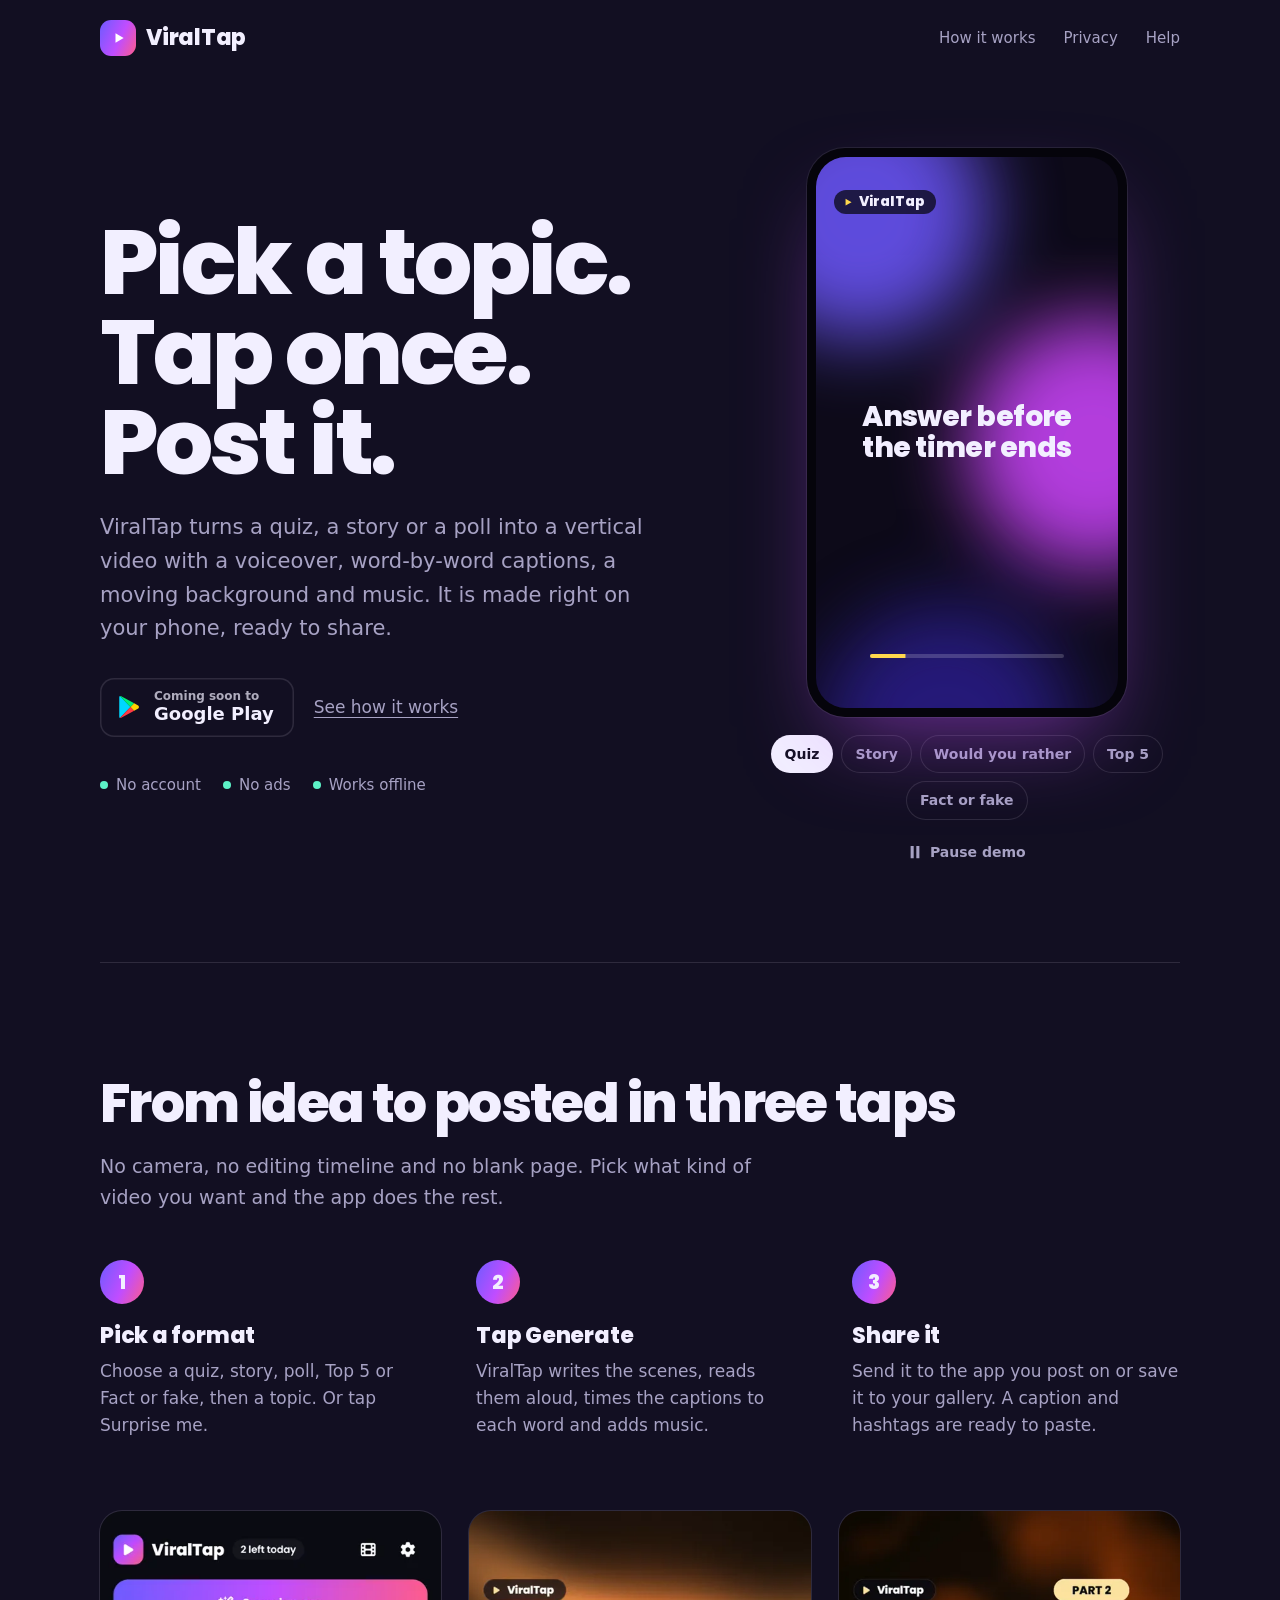
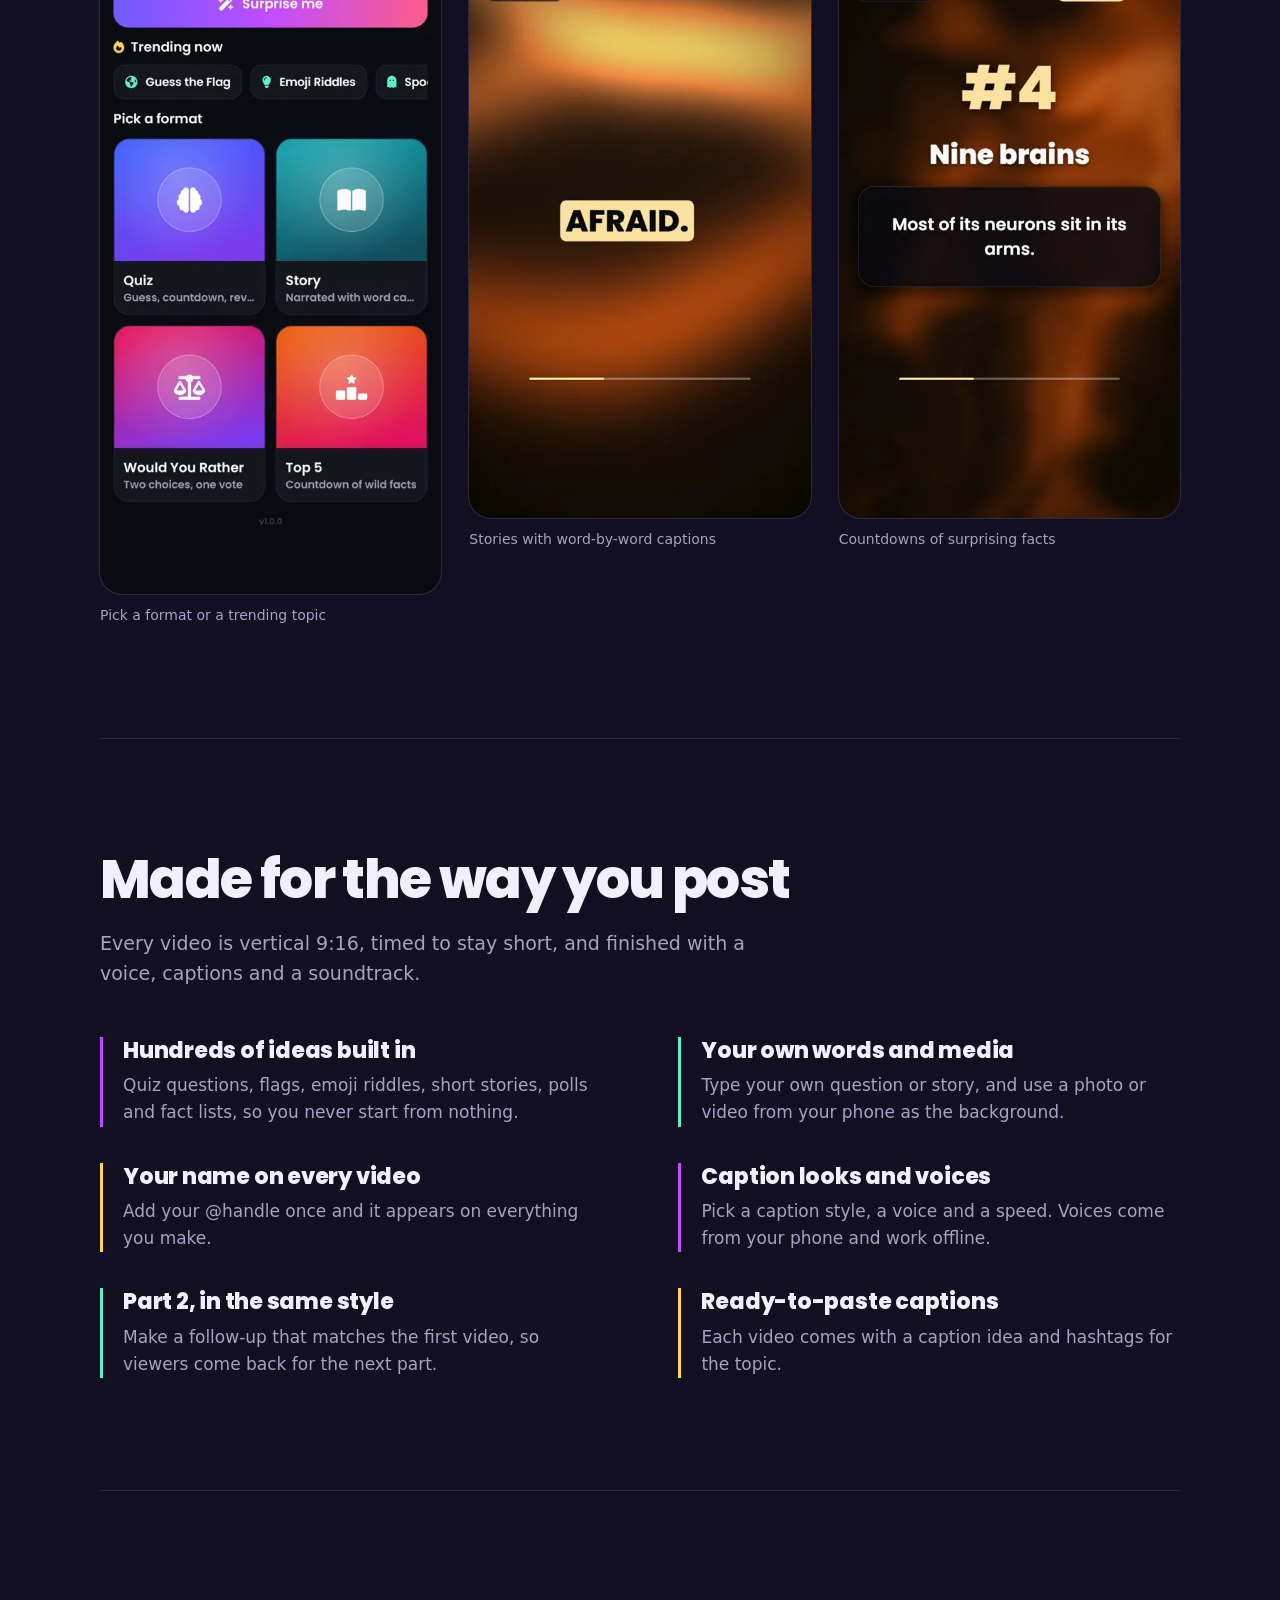
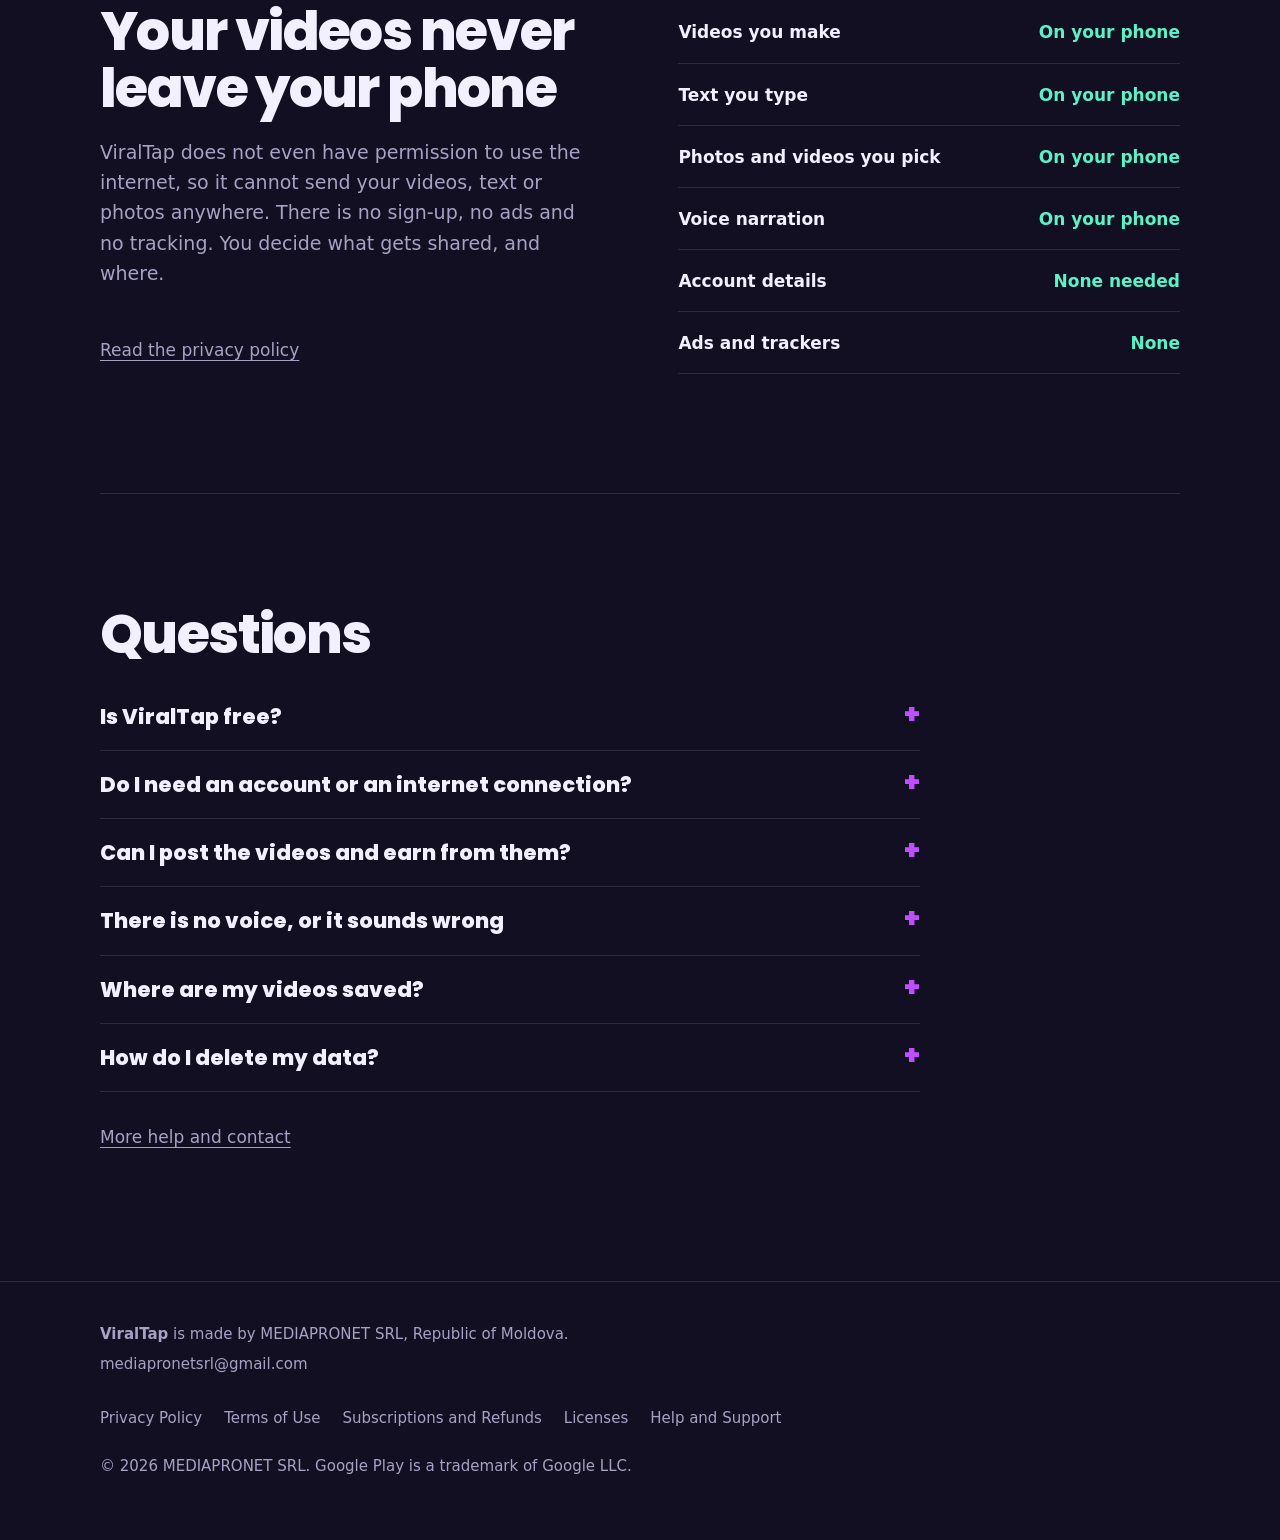
==== index.html @ eaec68ea "Update website" ====
<!doctype html>
<html lang="en">
<head>
<meta charset="utf-8">
<meta name="viewport" content="width=device-width,initial-scale=1">
<title>ViralTap: make short videos in one tap</title>
<meta name="description" content="ViralTap turns a quiz, a story or a poll into a vertical video with voiceover, word-by-word captions and music. Made on your phone. No account, no ads, works offline.">
<link rel="canonical" href="https://sergiupogor.github.io/viraltap-app/">
<meta name="theme-color" content="#120f22">
<link rel="icon" type="image/png" href="assets/favicon.png">
<link rel="apple-touch-icon" href="assets/icon-192.png">
<link rel="preload" href="assets/poppins-800.ttf" as="font" type="font/ttf" crossorigin>
<meta property="og:type" content="website">
<meta property="og:title" content="ViralTap: make short videos in one tap">
<meta property="og:description" content="Quiz, story, poll and countdown videos with voice, captions and music. Made on your phone.">
<meta property="og:url" content="https://sergiupogor.github.io/viraltap-app/">
<meta property="og:image" content="https://sergiupogor.github.io/viraltap-app/assets/og.png">
<meta name="twitter:card" content="summary_large_image">
<link rel="stylesheet" href="styles.css">
<script type="application/ld+json">
{"@context":"https://schema.org","@type":"SoftwareApplication","name":"ViralTap","operatingSystem":"Android","applicationCategory":"MultimediaApplication","description":"Make vertical quiz, story, poll and countdown videos with voiceover, captions and music, on your phone.","url":"https://sergiupogor.github.io/viraltap-app/","publisher":{"@type":"Organization","name":"MEDIAPRONET SRL","email":"mediapronetsrl@gmail.com","address":{"@type":"PostalAddress","addressCountry":"MD"}},"offers":{"@type":"Offer","price":"0","priceCurrency":"USD"}}
</script>
</head>
<body>
<a class="skip" href="#main">Skip to content</a>
<div class="wrap">
  <header class="top">
    <a class="brand" href="./" aria-label="ViralTap home"><span class="mark"><svg viewBox="0 0 24 24" fill="#fff" aria-hidden="true"><path d="M6 4l14 8-14 8z"/></svg></span>ViralTap</a>
    <nav aria-label="Main">
      <a class="hide-sm" href="#how">How it works</a>
      <a href="#privacy">Privacy</a>
      <a href="support.html">Help</a>
    </nav>
  </header>

  <main id="main">
    <div class="hero">
      <div class="hero-copy">
        <h1><span>Pick a topic.</span><span>Tap once.</span><span>Post it.</span></h1>
        <p class="lede">ViralTap turns a quiz, a story or a poll into a vertical video with a voiceover, word-by-word captions, a moving background and music. It is made right on your phone, ready to share.</p>
        <div class="cta">
          <span class="play" aria-disabled="true"><svg viewBox="0 0 24 24" aria-hidden="true"><path fill="#00d7fe" d="M3.6 1.8 13.4 12 3.6 22.2c-.4-.2-.6-.6-.6-1.1V2.9c0-.5.2-.9.6-1.1z"/><path fill="#00f076" d="M16.8 8.6 13.4 12 3.6 1.8c.2-.1.5-.1.8.1z"/><path fill="#ff3a44" d="m16.8 15.4-12.4 6.7c-.3.2-.6.2-.8.1L13.4 12z"/><path fill="#ffd500" d="m20.5 10.6-3.7-2L13.4 12l3.4 3.4 3.7-2c.9-.6.9-2.2 0-2.8z"/></svg><span><small>Coming soon to</small><b>Google Play</b></span></span>
          <a class="textlink" href="#how">See how it works</a>
        </div>
        <ul class="promises" aria-label="What you will not find">
          <li>No account</li>
          <li>No ads</li>
          <li>Works offline</li>
        </ul>
      </div>

      <div class="stage">
        <div class="phone">
          <div class="screen" id="screen" role="img" aria-label="Animated example of a video made with ViralTap">
            <div class="orbs" aria-hidden="true"><i></i><i></i><i></i></div>
            <span class="badge" aria-hidden="true"><svg viewBox="0 0 24 24"><path d="M6 4l14 8-14 8z"/></svg>ViralTap</span>
            <div class="prog" aria-hidden="true"><i></i></div>
          </div>
        </div>
        <fieldset class="formats">
          <legend>Choose a format to preview</legend>
          <input type="radio" name="format" id="f-quiz" value="quiz" checked><label for="f-quiz">Quiz</label>
          <input type="radio" name="format" id="f-story" value="story"><label for="f-story">Story</label>
          <input type="radio" name="format" id="f-wyr" value="wyr"><label for="f-wyr">Would you rather</label>
          <input type="radio" name="format" id="f-top5" value="top5"><label for="f-top5">Top 5</label>
          <input type="radio" name="format" id="f-ff" value="factfake"><label for="f-ff">Fact or fake</label>
        </fieldset>
        <button class="pause" id="pause" type="button" aria-pressed="false" aria-controls="screen"><svg viewBox="0 0 16 16" aria-hidden="true"><path d="M3 1h3.5v14H3zM9.5 1H13v14H9.5z"/></svg><span>Pause demo</span></button>
      </div>
    </div>

    <section id="how" aria-labelledby="how-h">
      <h2 id="how-h">From idea to posted in three taps</h2>
      <p class="intro">No camera, no editing timeline and no blank page. Pick what kind of video you want and the app does the rest.</p>
      <ol class="steps">
        <li><h3>Pick a format</h3><p>Choose a quiz, story, poll, Top 5 or Fact or fake, then a topic. Or tap Surprise me.</p></li>
        <li><h3>Tap Generate</h3><p>ViralTap writes the scenes, reads them aloud, times the captions to each word and adds music.</p></li>
        <li><h3>Share it</h3><p>Send it to the app you post on or save it to your gallery. A caption and hashtags are ready to paste.</p></li>
      </ol>
      <div class="shots">
        <figure><img src="assets/shot-1-home.webp" width="480" height="960" loading="lazy" alt="ViralTap home screen with Surprise me, trending topics and four formats"><figcaption>Pick a format or a trending topic</figcaption></figure>
        <figure><img src="assets/shot-3-story.webp" width="540" height="960" loading="lazy" alt="A story video frame with large captions"><figcaption>Stories with word-by-word captions</figcaption></figure>
        <figure><img src="assets/shot-4-facts.webp" width="540" height="960" loading="lazy" alt="A Top 5 facts video frame"><figcaption>Countdowns of surprising facts</figcaption></figure>
      </div>
    </section>

    <section aria-labelledby="make-h">
      <h2 id="make-h">Made for the way you post</h2>
      <p class="intro">Every video is vertical 9:16, timed to stay short, and finished with a voice, captions and a soundtrack.</p>
      <div class="feats">
        <div><h3>Hundreds of ideas built in</h3><p>Quiz questions, flags, emoji riddles, short stories, polls and fact lists, so you never start from nothing.</p></div>
        <div><h3>Your own words and media</h3><p>Type your own question or story, and use a photo or video from your phone as the background.</p></div>
        <div><h3>Your name on every video</h3><p>Add your @handle once and it appears on everything you make.</p></div>
        <div><h3>Caption looks and voices</h3><p>Pick a caption style, a voice and a speed. Voices come from your phone and work offline.</p></div>
        <div><h3>Part 2, in the same style</h3><p>Make a follow-up that matches the first video, so viewers come back for the next part.</p></div>
        <div><h3>Ready-to-paste captions</h3><p>Each video comes with a caption idea and hashtags for the topic.</p></div>
      </div>
    </section>

    <section id="privacy" aria-labelledby="priv-h">
      <div class="private">
        <div>
          <h2 id="priv-h">Your videos never leave your phone</h2>
          <p class="intro">ViralTap does not even have permission to use the internet, so it cannot send your videos, text or photos anywhere. There is no sign-up, no ads and no tracking. You decide what gets shared, and where.</p>
          <p><a class="textlink" href="privacy.html">Read the privacy policy</a></p>
        </div>
        <ul aria-label="Where your data stays">
          <li><b>Videos you make</b><span>On your phone</span></li>
          <li><b>Text you type</b><span>On your phone</span></li>
          <li><b>Photos and videos you pick</b><span>On your phone</span></li>
          <li><b>Voice narration</b><span>On your phone</span></li>
          <li><b>Account details</b><span>None needed</span></li>
          <li><b>Ads and trackers</b><span>None</span></li>
        </ul>
      </div>
    </section>

    <section aria-labelledby="faq-h">
      <h2 id="faq-h">Questions</h2>
      <div class="faq">
        <details><summary>Is ViralTap free?</summary><p>Yes. You can make up to 10 videos a day for free. Free videos carry a small ViralTap badge and end card. A Pro plan is planned but is not on sale yet.</p></details>
        <details><summary>Do I need an account or an internet connection?</summary><p>Neither. Videos are made entirely on your phone, so you can create offline as long as your phone has an offline voice installed. You only need a connection to post the video in another app.</p></details>
        <details><summary>Can I post the videos and earn from them?</summary><p>Yes. You may use videos you make for personal and commercial purposes, including monetised posts. You are responsible for any text or media you add yourself. See the <a href="terms.html">Terms of Use</a>.</p></details>
        <details><summary>There is no voice, or it sounds wrong</summary><p>Voices come from your phone. In the app, open Settings and tap Install or manage voices to add an offline voice.</p></details>
        <details><summary>Where are my videos saved?</summary><p>In the app's library. Videos you save to your phone appear in your gallery in the Movies/ViralTap folder.</p></details>
        <details><summary>How do I delete my data?</summary><p>Everything is on your phone and there is no account to close. Delete videos in the app, or uninstall it to remove everything.</p></details>
      </div>
      <p style="margin-top:32px"><a class="textlink" href="support.html">More help and contact</a></p>
    </section>
  </main>
</div>
<footer class="site"><div class="wrap"><div class="row">
<div><p><b>ViralTap</b> is made by MEDIAPRONET SRL, Republic of Moldova.</p><p><a href="mailto:mediapronetsrl@gmail.com">mediapronetsrl@gmail.com</a></p></div>
<nav aria-label="Legal and help"><a href="privacy.html">Privacy Policy</a><a href="terms.html">Terms of Use</a><a href="subscriptions.html">Subscriptions and Refunds</a><a href="licenses.html">Licenses</a><a href="support.html">Help and Support</a></nav>
</div><p style="margin-top:24px">© 2026 MEDIAPRONET SRL. Google Play is a trademark of Google LLC.</p></div></footer>
<script src="demo.js" defer></script>
</body>
</html>
---- styles.css ----
@font-face{font-family:"Poppins";font-weight:800;font-display:swap;src:url("assets/poppins-800.ttf") format("truetype")}

:root{
  --ink:#120f22;--ink-2:#1b1731;--ink-3:#26213f;
  --text:#f2efff;--muted:#a7a2c4;--line:rgba(242,239,255,.12);
  --violet:#6d5bff;--hot:#c04dff;--rose:#ff5c8a;--aqua:#5cf2c7;--sun:#ffd84d;
  --brand:linear-gradient(115deg,var(--violet),var(--hot) 55%,var(--rose));
  --display:"Poppins",ui-rounded,system-ui,sans-serif;
  --body:system-ui,-apple-system,"Segoe UI",Roboto,"Helvetica Neue",sans-serif;
  --gutter:clamp(16px,4vw,40px);
}
*{box-sizing:border-box}
html{-webkit-text-size-adjust:100%;scroll-behavior:smooth}
@media (prefers-reduced-motion:reduce){html{scroll-behavior:auto}}
body{margin:0;background:var(--ink);color:var(--text);font:17px/1.6 var(--body);overflow-x:hidden}
img{max-width:100%;display:block}
a{color:inherit}
:focus-visible{outline:3px solid var(--sun);outline-offset:3px;border-radius:6px}
.skip{position:absolute;left:-999px;top:8px;background:var(--sun);color:#120f22;padding:8px 14px;border-radius:8px;font-weight:700;z-index:9}
.skip:focus{left:8px}
.wrap{max-width:1160px;margin:0 auto;padding:0 var(--gutter)}

/* Header */
.top{display:flex;align-items:center;justify-content:space-between;gap:16px;padding:20px 0}
.brand{display:flex;align-items:center;gap:10px;text-decoration:none;font:800 22px/1 var(--display);letter-spacing:-.01em}
.mark{width:36px;height:36px;border-radius:11px;background:var(--brand);display:grid;place-items:center;flex:none}
.mark svg{width:14px;height:14px;margin-left:2px}
.top nav{display:flex;gap:clamp(12px,3vw,28px);font-size:15px}
.top nav a{text-decoration:none;color:var(--muted)}
.top nav a:hover,.top nav a[aria-current]{color:var(--text)}

/* Hero */
.hero{display:grid;grid-template-columns:minmax(0,1.15fr) minmax(0,.85fr);gap:clamp(32px,6vw,80px);align-items:center;padding:clamp(24px,6vw,72px) 0 clamp(48px,8vw,96px)}
.hero h1{font:800 clamp(44px,7.4vw,92px)/.98 var(--display);letter-spacing:-.035em;margin:0 0 24px}
.hero h1 span{display:block}
.lede{font-size:clamp(18px,2vw,21px);color:var(--muted);max-width:34em;margin:0 0 32px}
.cta{display:flex;flex-wrap:wrap;align-items:center;gap:14px 20px}
.play{display:inline-flex;align-items:center;gap:12px;padding:12px 20px 12px 16px;border-radius:14px;background:var(--text);color:var(--ink);text-decoration:none;font-weight:700}
.play svg{width:26px;height:26px}
.play small{display:block;font-size:12px;font-weight:600;opacity:.7;line-height:1.1}
.play b{display:block;font-size:18px;line-height:1.2}
.play[aria-disabled=true]{background:transparent;color:var(--text);box-shadow:inset 0 0 0 1.5px var(--line);cursor:default}
.textlink{color:var(--muted);text-underline-offset:4px}
.textlink:hover{color:var(--text)}
.promises{display:flex;flex-wrap:wrap;gap:8px 22px;list-style:none;padding:0;margin:36px 0 0;color:var(--muted);font-size:15px}
.promises li{display:flex;align-items:center;gap:8px}
.promises li::before{content:"";width:8px;height:8px;border-radius:50%;background:var(--aqua)}

/* Phone demo: the one loud thing on the page */
.stage{display:flex;flex-direction:column;align-items:center;gap:18px}
.phone{position:relative;width:min(320px,78vw);aspect-ratio:9/16;border-radius:38px;padding:9px;background:#05040b;box-shadow:0 0 0 1px rgba(255,255,255,.08),0 40px 90px -30px rgba(192,77,255,.55)}
.screen{position:relative;height:100%;border-radius:30px;overflow:hidden;background:#0d0a19;container-type:inline-size}
.orbs{position:absolute;inset:-20%;filter:blur(38px) saturate(1.2);opacity:.85;transition:opacity .4s}
.orbs i{position:absolute;border-radius:50%;width:60%;aspect-ratio:1;animation:drift 14s ease-in-out infinite alternate}
.orbs i:nth-child(1){left:-5%;top:5%;background:var(--o1)}
.orbs i:nth-child(2){right:-10%;top:35%;background:var(--o2);animation-duration:17s;animation-delay:-5s}
.orbs i:nth-child(3){left:15%;bottom:-5%;background:var(--o3);animation-duration:12s;animation-delay:-2s}
@keyframes drift{to{transform:translate(12%,-10%) scale(1.15)}}
.badge{position:absolute;left:6%;top:6%;display:flex;align-items:center;gap:6px;padding:5px 11px 5px 9px;border-radius:99px;background:rgba(10,8,20,.75);font:800 4.6cqw/1 var(--display);z-index:2}
.badge svg{width:3.4cqw;height:3.4cqw;fill:var(--sun)}
.scene{position:absolute;inset:0;display:flex;flex-direction:column;align-items:center;justify-content:center;padding:14% 8%;text-align:center;z-index:1}
.scene.in{animation:pop .45s cubic-bezier(.2,1.4,.4,1) both}
@keyframes pop{from{opacity:0;transform:scale(.86) translateY(4%)}}
.panel{width:100%;padding:9% 7%;border-radius:7cqw;background:rgba(12,9,24,.72);box-shadow:inset 0 0 0 1px rgba(255,255,255,.09);-webkit-backdrop-filter:blur(10px);backdrop-filter:blur(10px)}
.big{font:800 9.4cqw/1.12 var(--display);letter-spacing:-.02em;margin:0}
.mid{font:800 7cqw/1.18 var(--display);margin:0}
.small{font-size:4.6cqw;line-height:1.35;color:#d9d4f2;margin:4% 0 0}
.tag{font:800 4.4cqw/1 var(--display);color:var(--sun);margin:0 0 5%}
.ring{width:26cqw;height:26cqw;margin-top:9%;position:relative}
.ring svg{width:100%;height:100%;transform:rotate(-90deg)}
.ring circle{fill:none;stroke-width:9}
.ring .track{stroke:rgba(255,255,255,.15)}
.ring .arc{stroke:var(--sun);stroke-linecap:round;stroke-dasharray:283;animation:drain var(--d,3s) linear both}
@keyframes drain{to{stroke-dashoffset:283}}
.ring b{position:absolute;inset:0;display:grid;place-items:center;font:800 11cqw/1 var(--display)}
.tick{width:16cqw;height:16cqw;border-radius:50%;background:var(--sun);display:grid;place-items:center;margin:0 auto 7%}
.tick svg{width:45%;fill:#120f22}
.answer{color:var(--sun)}
.caps{font:800 9cqw/1.2 var(--display);letter-spacing:-.01em;text-shadow:0 2px 12px rgba(0,0,0,.6)}
.caps span{opacity:.55;transition:opacity .12s,color .12s}
.caps span.on{opacity:1;color:var(--sun)}
.caps span.done{opacity:1}
.vs{display:grid;gap:4%;width:100%}
.opt{position:relative;overflow:hidden;padding:8% 6%;border-radius:6cqw;font:800 6.4cqw/1.15 var(--display);background:rgba(12,9,24,.72);box-shadow:inset 0 0 0 1px rgba(255,255,255,.1)}
.opt .fill{position:absolute;inset:0;transform-origin:left;transform:scaleX(0);transition:transform 1.1s cubic-bezier(.2,.8,.2,1);opacity:.45}
.opt span{position:relative}
.or{font:800 5cqw/1 var(--display);color:var(--muted)}
.rank{font:800 26cqw/1 var(--display);color:transparent;-webkit-text-stroke:2px var(--sun);margin-bottom:2%}
.verdict{display:inline-block;padding:3% 7%;border-radius:99px;background:var(--aqua);color:#120f22;font:800 8cqw/1 var(--display);margin-bottom:6%}
.prog{position:absolute;left:18%;right:18%;bottom:9%;height:4px;border-radius:4px;background:rgba(255,255,255,.18);z-index:2;overflow:hidden}
.prog i{position:absolute;inset:0;background:var(--sun);transform-origin:left;transform:scaleX(0)}
.endcard .mark{width:20cqw;height:20cqw;border-radius:6cqw;margin:0 auto 6%}
.endcard .mark svg{width:40%;height:40%}

.formats{display:flex;flex-wrap:wrap;justify-content:center;gap:8px;margin:0;padding:0;border:0}
.formats legend{position:absolute;width:1px;height:1px;overflow:hidden;clip:rect(0 0 0 0)}
.formats input{position:absolute;opacity:0;pointer-events:none}
.formats label{padding:8px 14px;border-radius:99px;font-size:14px;font-weight:600;color:var(--muted);box-shadow:inset 0 0 0 1px var(--line);cursor:pointer;user-select:none}
.formats label:hover{color:var(--text)}
.formats input:checked+label{background:var(--text);color:var(--ink);box-shadow:none}
.formats input:focus-visible+label{outline:3px solid var(--sun);outline-offset:2px}
.pause{display:inline-flex;align-items:center;gap:8px;background:none;border:0;color:var(--muted);font:600 14px var(--body);cursor:pointer;padding:6px 10px;border-radius:8px}
.pause:hover{color:var(--text)}
.pause svg{width:14px;height:14px;fill:currentColor}

/* Sections */
section{padding:clamp(56px,9vw,112px) 0;border-top:1px solid var(--line)}
h2{font:800 clamp(32px,4.6vw,54px)/1.05 var(--display);letter-spacing:-.03em;margin:0 0 20px;max-width:16em}
.intro{color:var(--muted);font-size:clamp(17px,1.8vw,19px);max-width:36em;margin:0 0 48px}
.steps{list-style:none;padding:0;margin:0;display:grid;grid-template-columns:repeat(3,minmax(0,1fr));gap:clamp(24px,4vw,48px);counter-reset:s}
.steps li{counter-increment:s}
.steps li::before{content:counter(s);display:grid;place-items:center;width:44px;height:44px;border-radius:50%;background:var(--brand);font:800 20px/1 var(--display);margin-bottom:18px}
.steps h3,.feats h3{font:800 22px/1.25 var(--display);margin:0 0 8px;letter-spacing:-.01em}
.steps p,.feats p{margin:0;color:var(--muted)}
.shots{display:grid;grid-template-columns:repeat(3,minmax(0,1fr));gap:clamp(12px,2.5vw,28px);margin-top:clamp(40px,6vw,72px);align-items:start}
.shots img{border-radius:22px;box-shadow:0 0 0 1px var(--line);height:auto;background:var(--ink-2)}
.shots figure{margin:0}
.shots figcaption{margin-top:10px;font-size:14px;color:var(--muted)}
.feats{display:grid;grid-template-columns:repeat(2,minmax(0,1fr));gap:36px clamp(32px,6vw,80px);margin:0}
.feats div{padding-left:20px;border-left:3px solid var(--hot)}
.feats div:nth-child(3n+2){border-color:var(--aqua)}
.feats div:nth-child(3n){border-color:var(--sun)}
.private{display:grid;grid-template-columns:minmax(0,1fr) minmax(0,1fr);gap:clamp(32px,6vw,80px);align-items:start}
.private ul{list-style:none;margin:0;padding:0;display:grid;gap:2px}
.private li{display:flex;justify-content:space-between;gap:16px;padding:16px 0;border-bottom:1px solid var(--line)}
.private li b{font-weight:600}
.private li span{color:var(--aqua);font-weight:600;white-space:nowrap}
.faq details{border-bottom:1px solid var(--line)}
.faq summary{cursor:pointer;list-style:none;display:flex;justify-content:space-between;gap:16px;padding:20px 0;font:800 clamp(18px,2vw,21px)/1.3 var(--display)}
.faq summary::-webkit-details-marker{display:none}
.faq summary::after{content:"+";color:var(--hot);font-size:1.3em;line-height:.9;transition:transform .2s}
.faq details[open] summary::after{transform:rotate(45deg)}
.faq details p{margin:0 0 20px;color:var(--muted);max-width:44em}
.faq{max-width:820px}

/* Footer */
footer.site{border-top:1px solid var(--line);padding:40px 0 56px;color:var(--muted);font-size:15px}
footer.site .row{display:flex;flex-wrap:wrap;justify-content:space-between;gap:24px}
footer.site nav{display:flex;flex-wrap:wrap;gap:10px 22px}
footer.site a{text-decoration:none}
footer.site a:hover{color:var(--text);text-decoration:underline}
footer.site p{margin:0 0 6px}

/* Legal and help pages: readable long form, light or dark */
body.doc{--paper:#fbfaff;--doc-text:#1c1934;--doc-muted:#5d5878;--doc-line:#e6e2f4;--doc-link:#6b2bd9;background:var(--paper);color:var(--doc-text)}
@media (prefers-color-scheme:dark){body.doc{--paper:#120f22;--doc-text:#ece9fb;--doc-muted:#a7a2c4;--doc-line:rgba(242,239,255,.12);--doc-link:#d3a6ff}}
body.doc .top nav a{color:var(--doc-muted)}
body.doc .top nav a:hover,body.doc .top nav a[aria-current]{color:var(--doc-text)}
body.doc .top{border-bottom:1px solid var(--doc-line)}
body.doc .brand{color:var(--doc-text)}
.doc-grid{display:grid;grid-template-columns:220px minmax(0,1fr);gap:clamp(24px,5vw,72px);padding:clamp(32px,5vw,64px) 0 72px}
.doc-side{position:sticky;top:24px;align-self:start;font-size:15px}
.doc-side p{margin:0 0 10px;color:var(--doc-muted);font-weight:600}
.doc-side ul{list-style:none;margin:0;padding:0}
.doc-side a{display:block;padding:7px 12px;margin-left:-12px;border-radius:8px;text-decoration:none;color:var(--doc-muted)}
.doc-side a:hover{color:var(--doc-text)}
.doc-side a[aria-current]{background:rgba(192,77,255,.12);color:var(--doc-text);font-weight:600}
article.legal{max-width:68ch}
article.legal h1{font:800 clamp(34px,5vw,52px)/1.08 var(--display);letter-spacing:-.03em;margin:0 0 12px}
article.legal h2{font:800 22px/1.3 var(--display);letter-spacing:-.01em;margin:40px 0 10px}
article.legal p,article.legal li{color:var(--doc-text)}
article.legal li{margin:6px 0}
article.legal a{color:var(--doc-link);text-underline-offset:3px}
article.legal .eff{color:var(--doc-muted);margin-top:0}
body.doc footer.site{border-color:var(--doc-line);color:var(--doc-muted)}
body.doc footer.site a:hover{color:var(--doc-text)}
.hub{list-style:none;padding:0;margin:24px 0 0;display:grid;gap:0}
.hub a{display:block;padding:18px 0;border-bottom:1px solid var(--doc-line);text-decoration:none}
.hub a b{display:block;font:800 20px/1.3 var(--display);color:var(--doc-text)}
.hub a span{color:var(--doc-muted)}
.hub a:hover b{text-decoration:underline}

@media (max-width:880px){
  .hero{grid-template-columns:1fr}
  .phone{width:min(270px,70vw)}
  .hero-copy{text-align:left}
  .steps,.feats,.private{grid-template-columns:1fr}
  .doc-grid{grid-template-columns:1fr}
  .doc-side{position:static}
  .doc-side ul{display:flex;flex-wrap:wrap;gap:4px 8px}
  .doc-side a{margin-left:0;padding:6px 10px}
}
@media (max-width:560px){
  .top nav a.hide-sm{display:none}
  .shots{grid-template-columns:repeat(3,minmax(0,1fr));gap:8px}
  .shots img{border-radius:12px}
  .shots figcaption{font-size:12px}
}
@media (prefers-reduced-motion:reduce){
  .orbs i,.scene.in,.ring .arc{animation:none}
  .opt .fill,.caps span{transition:none}
}
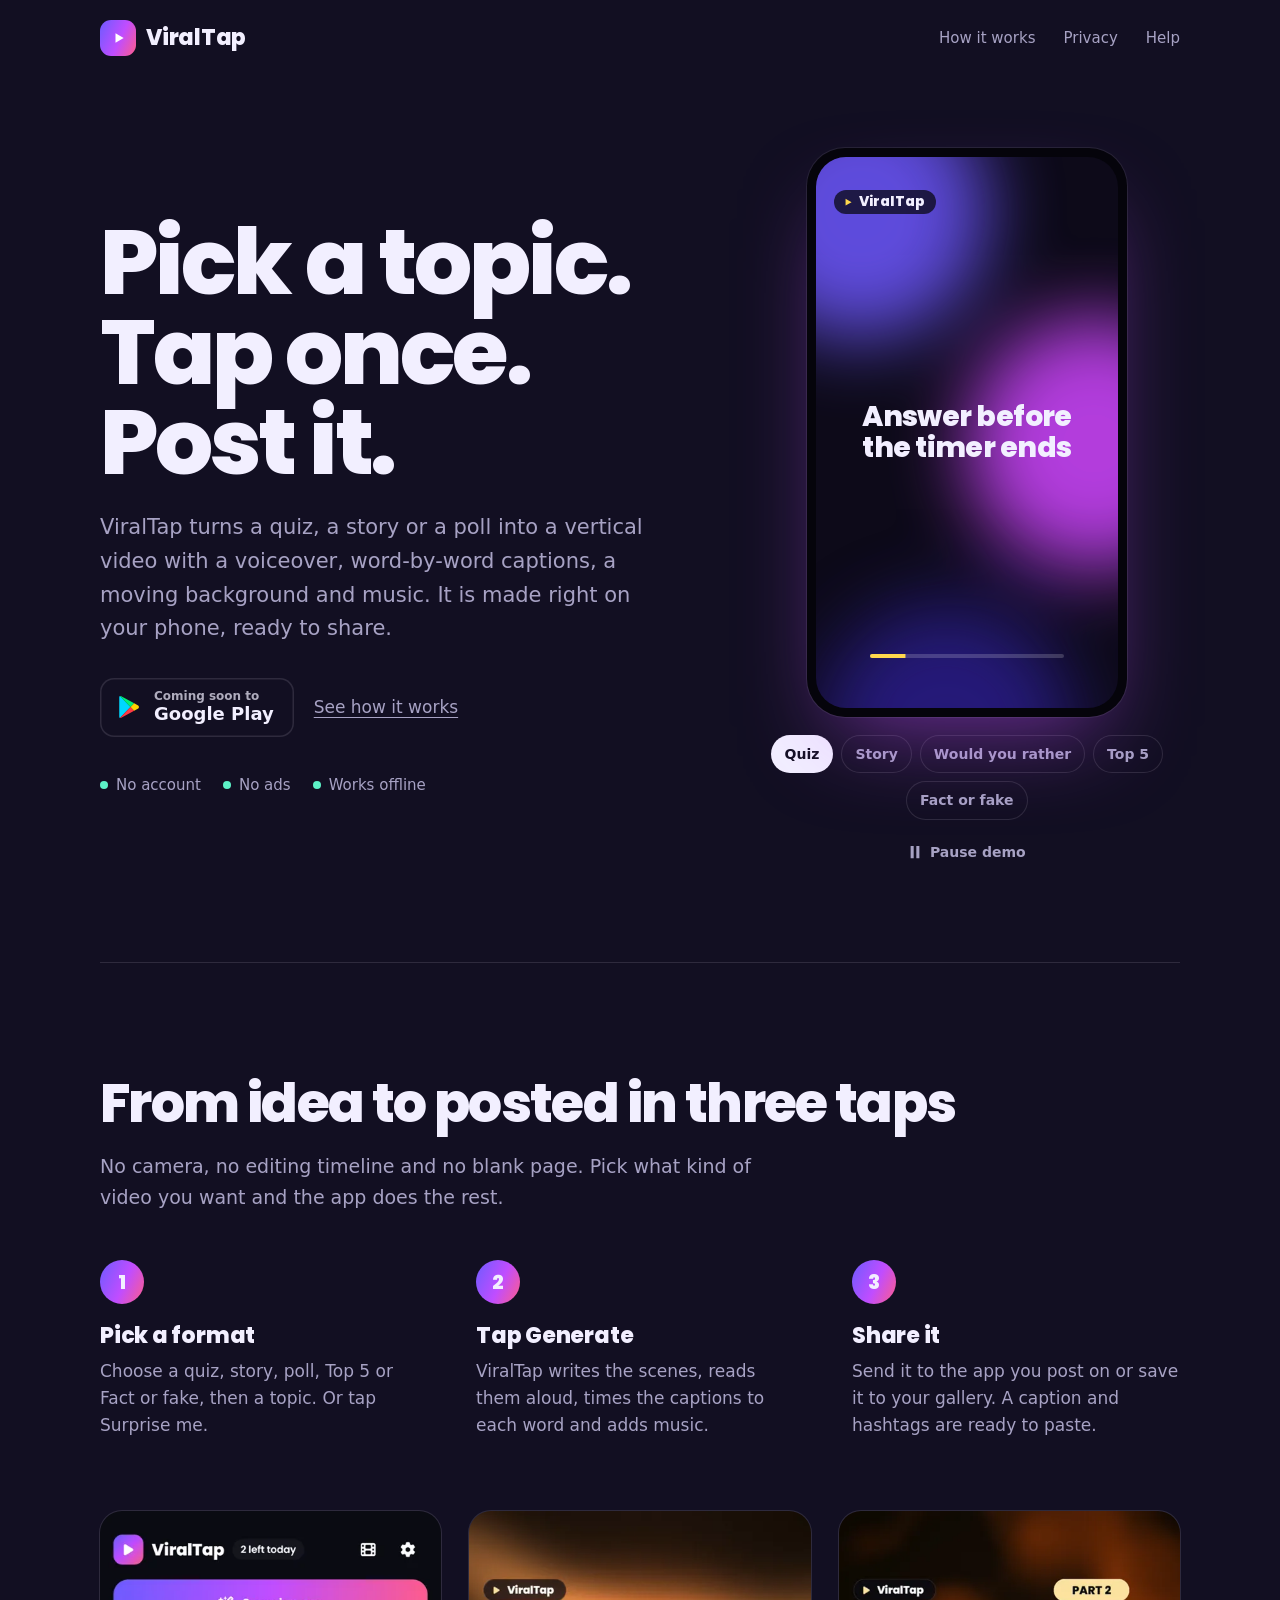
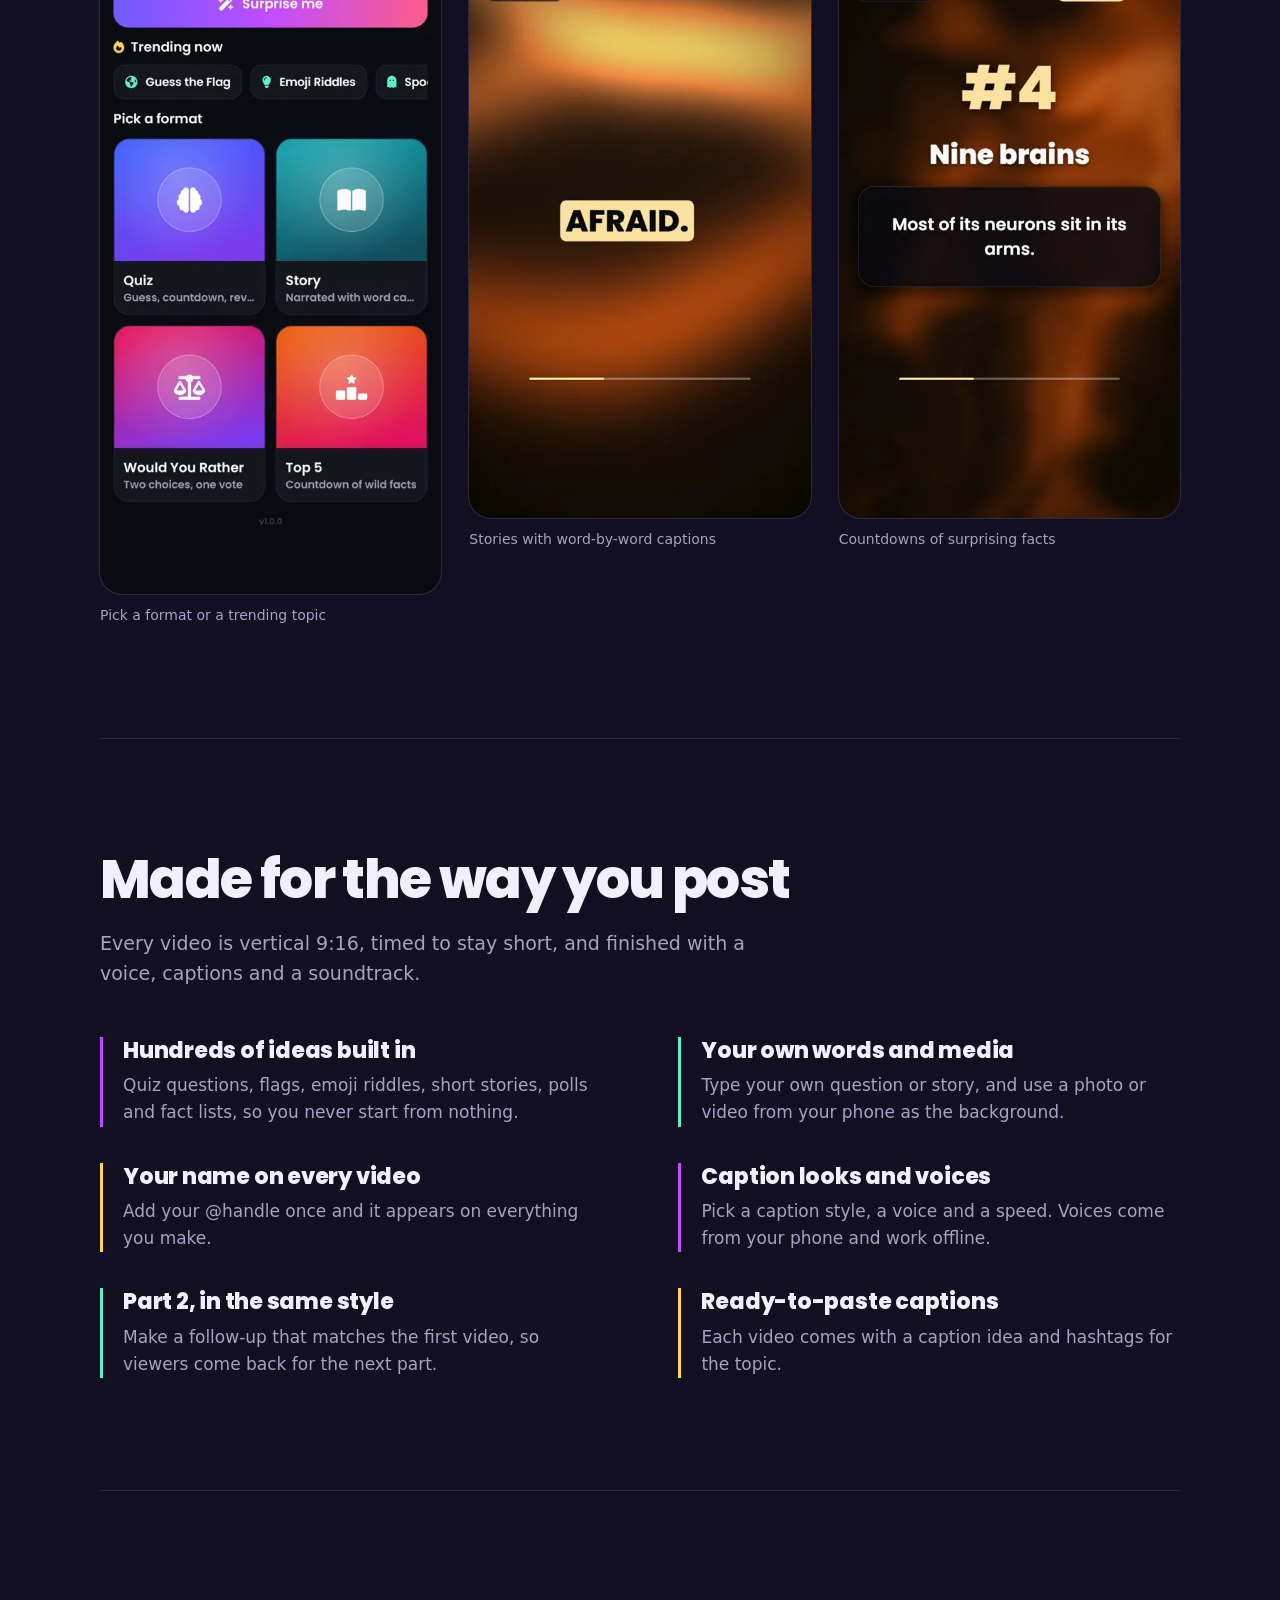
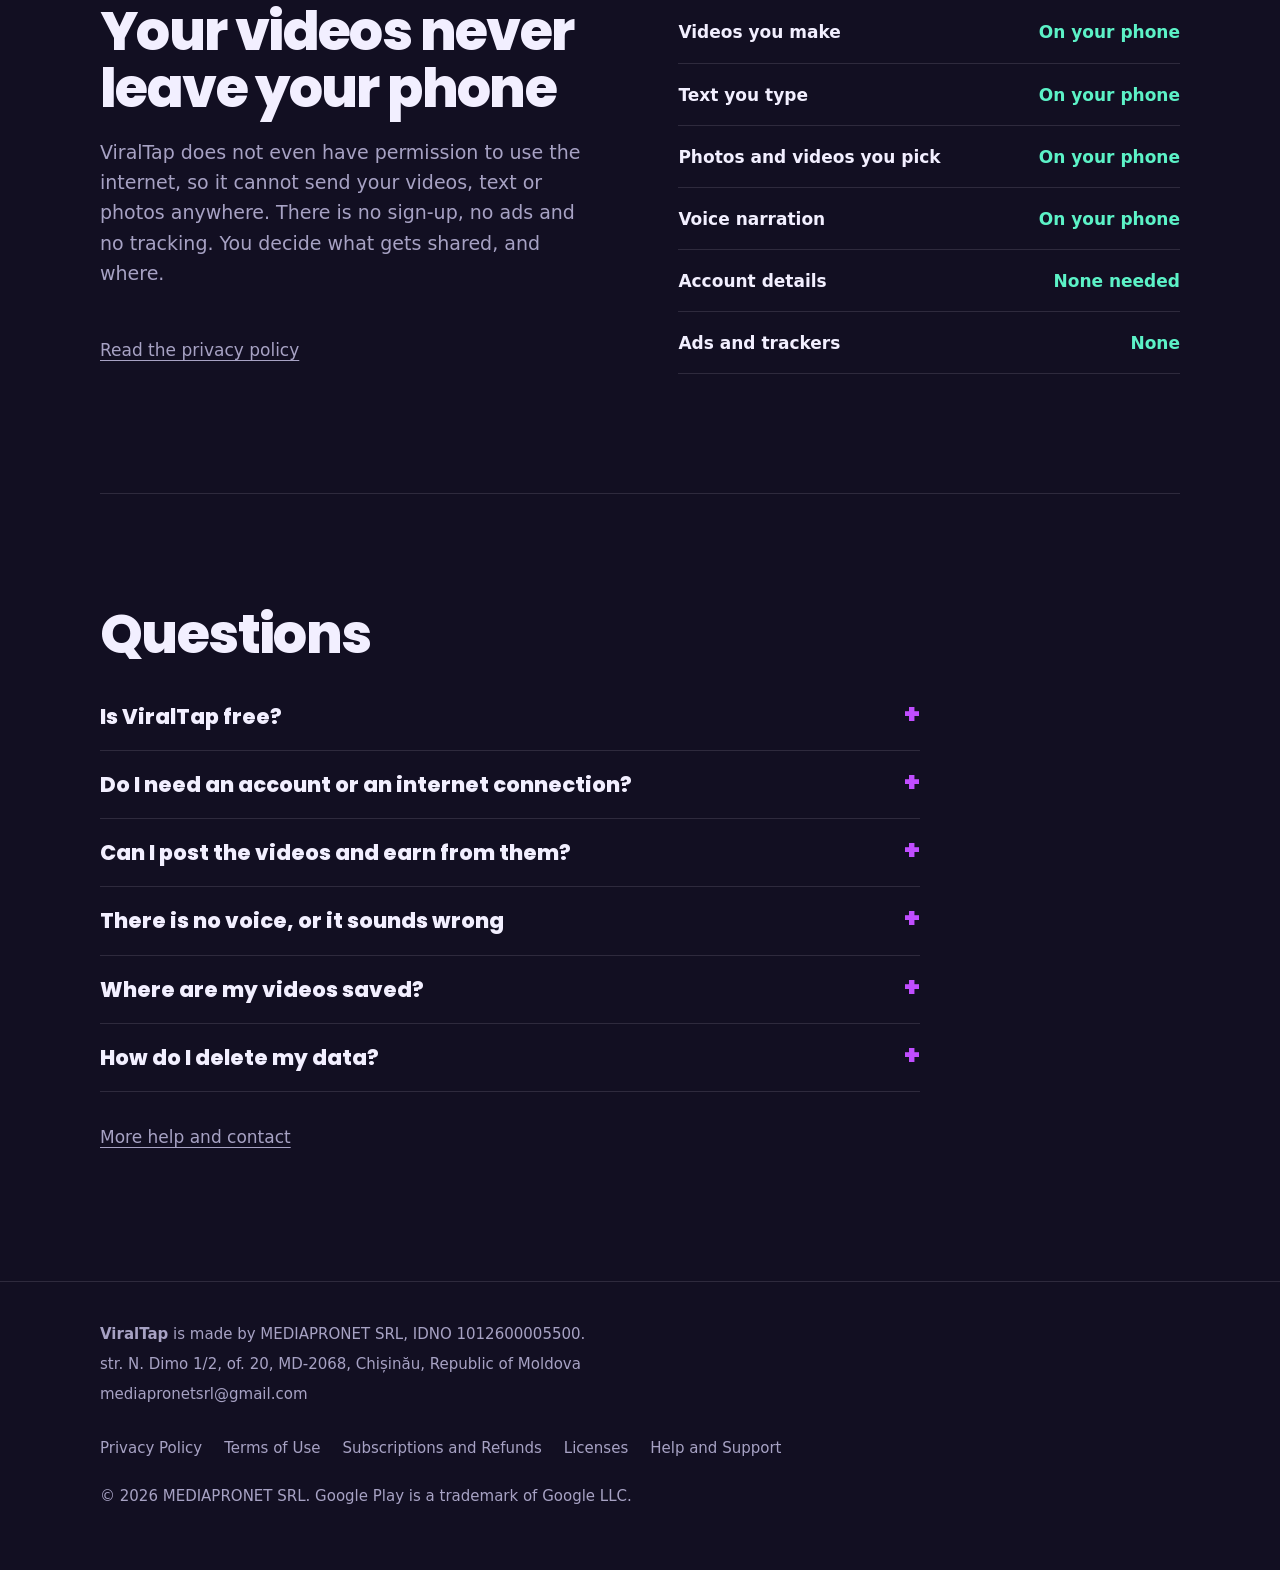
==== commit 1e9f352f: "Update website" ====
--- a/index.html
+++ b/index.html
@@ -18,7 +18,7 @@
 <meta name="twitter:card" content="summary_large_image">
 <link rel="stylesheet" href="styles.css">
 <script type="application/ld+json">
-{"@context":"https://schema.org","@type":"SoftwareApplication","name":"ViralTap","operatingSystem":"Android","applicationCategory":"MultimediaApplication","description":"Make vertical quiz, story, poll and countdown videos with voiceover, captions and music, on your phone.","url":"https://sergiupogor.github.io/viraltap-app/","publisher":{"@type":"Organization","name":"MEDIAPRONET SRL","email":"mediapronetsrl@gmail.com","address":{"@type":"PostalAddress","addressCountry":"MD"}},"offers":{"@type":"Offer","price":"0","priceCurrency":"USD"}}
+{"@context":"https://schema.org","@type":"SoftwareApplication","name":"ViralTap","operatingSystem":"Android","applicationCategory":"MultimediaApplication","description":"Make vertical quiz, story, poll and countdown videos with voiceover, captions and music, on your phone.","url":"https://sergiupogor.github.io/viraltap-app/","publisher":{"@type":"Organization","name":"MEDIAPRONET SRL","email":"mediapronetsrl@gmail.com","legalName":"Societatea cu Răspundere Limitată MEDIAPRONET","taxID":"1012600005500","address":{"@type":"PostalAddress","streetAddress":"str. N. Dimo 1/2, of. 20","postalCode":"MD-2068","addressLocality":"Chișinău","addressCountry":"MD"}},"offers":{"@type":"Offer","price":"0","priceCurrency":"USD"}}
 </script>
 </head>
 <body>
@@ -130,7 +130,7 @@
   </main>
 </div>
 <footer class="site"><div class="wrap"><div class="row">
-<div><p><b>ViralTap</b> is made by MEDIAPRONET SRL, Republic of Moldova.</p><p><a href="mailto:mediapronetsrl@gmail.com">mediapronetsrl@gmail.com</a></p></div>
+<div><p><b>ViralTap</b> is made by MEDIAPRONET SRL, IDNO 1012600005500.</p><p>str. N. Dimo 1/2, of. 20, MD-2068, Chișinău, Republic of Moldova</p><p><a href="mailto:mediapronetsrl@gmail.com">mediapronetsrl@gmail.com</a></p></div>
 <nav aria-label="Legal and help"><a href="privacy.html">Privacy Policy</a><a href="terms.html">Terms of Use</a><a href="subscriptions.html">Subscriptions and Refunds</a><a href="licenses.html">Licenses</a><a href="support.html">Help and Support</a></nav>
 </div><p style="margin-top:24px">© 2026 MEDIAPRONET SRL. Google Play is a trademark of Google LLC.</p></div></footer>
 <script src="demo.js" defer></script>
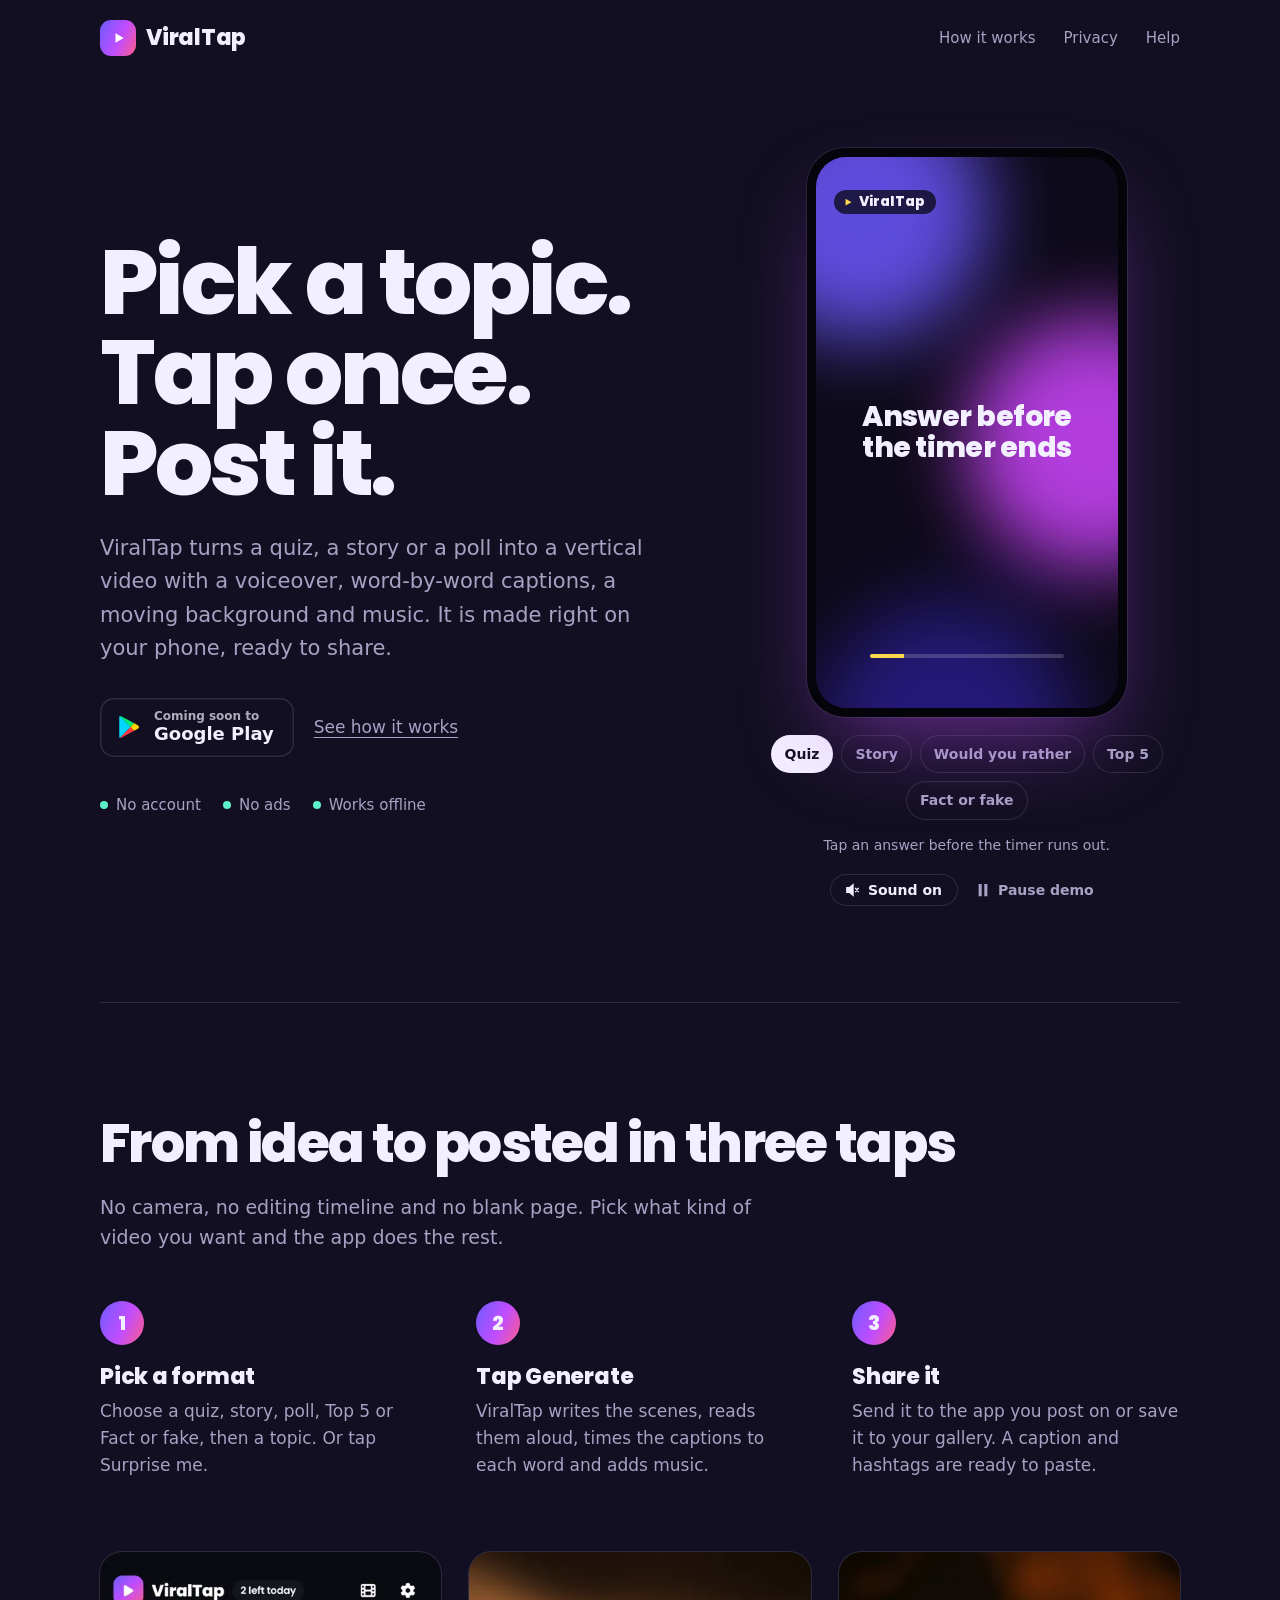
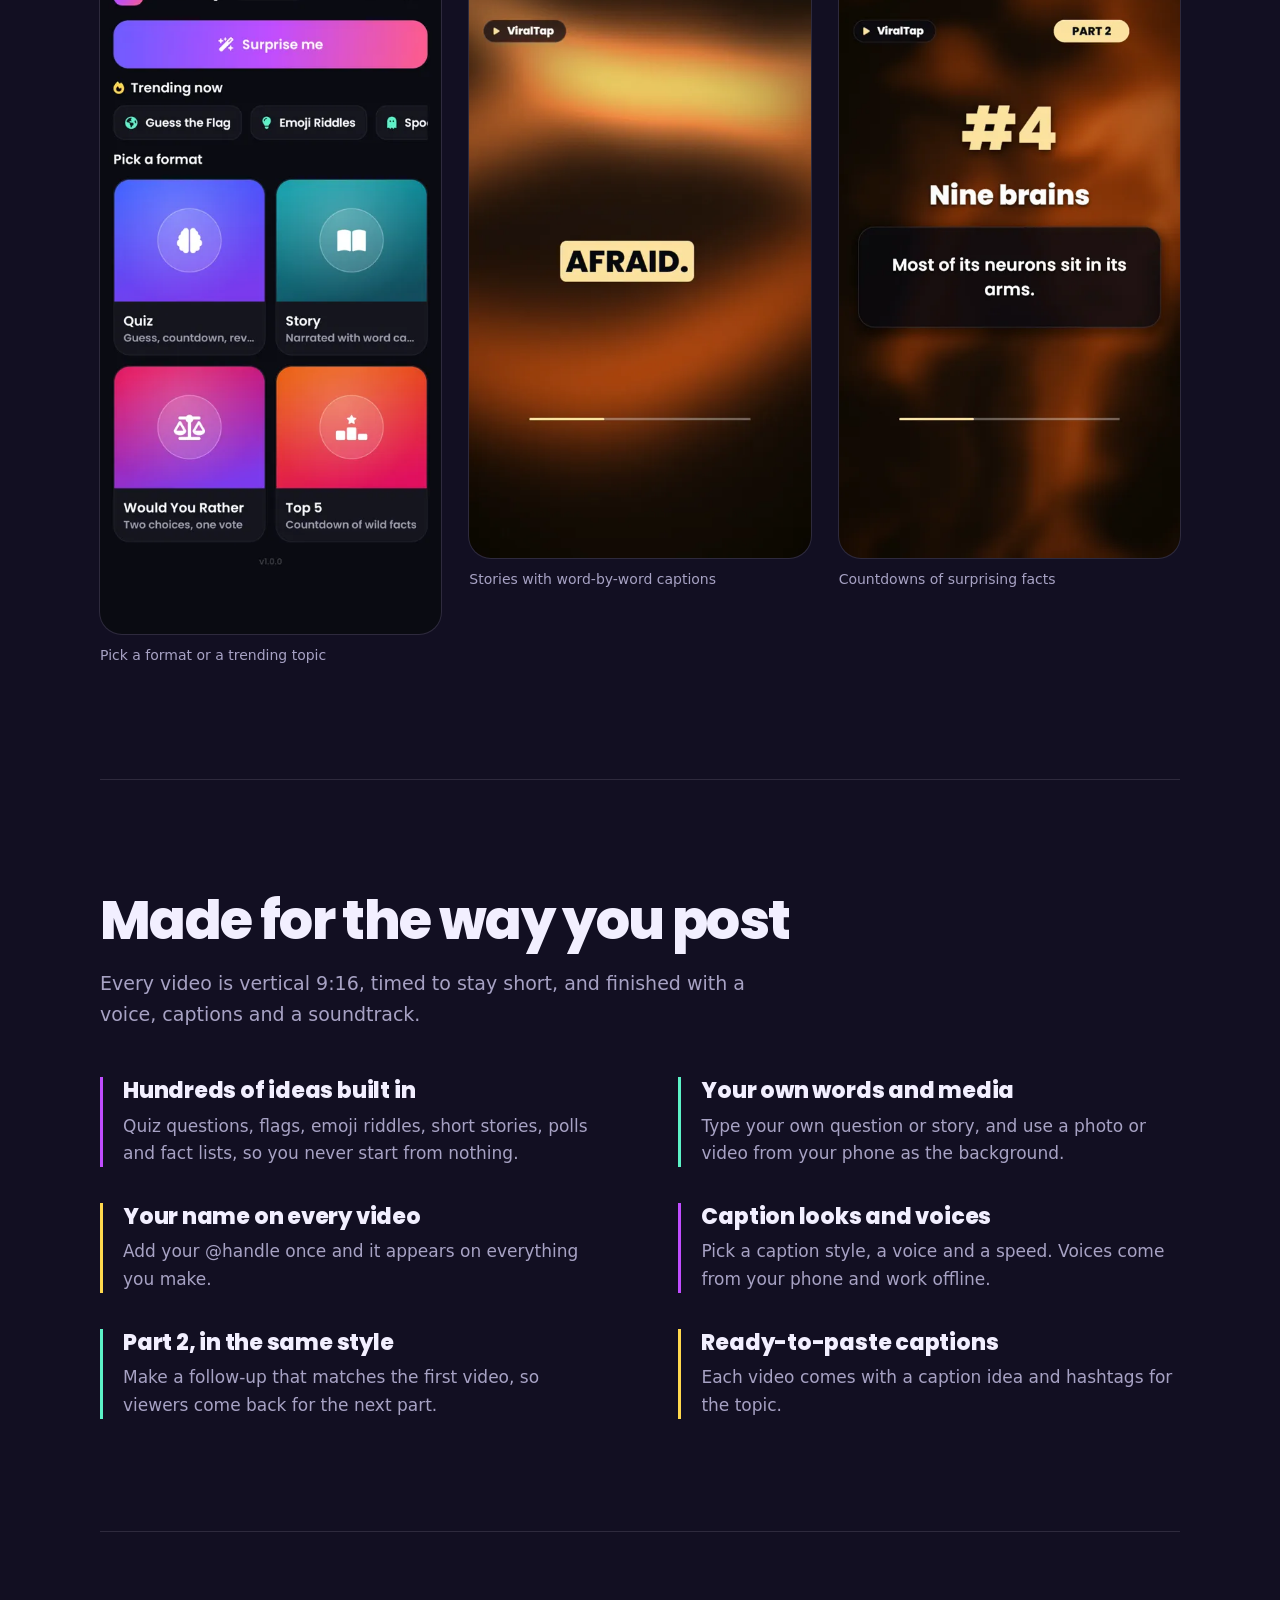
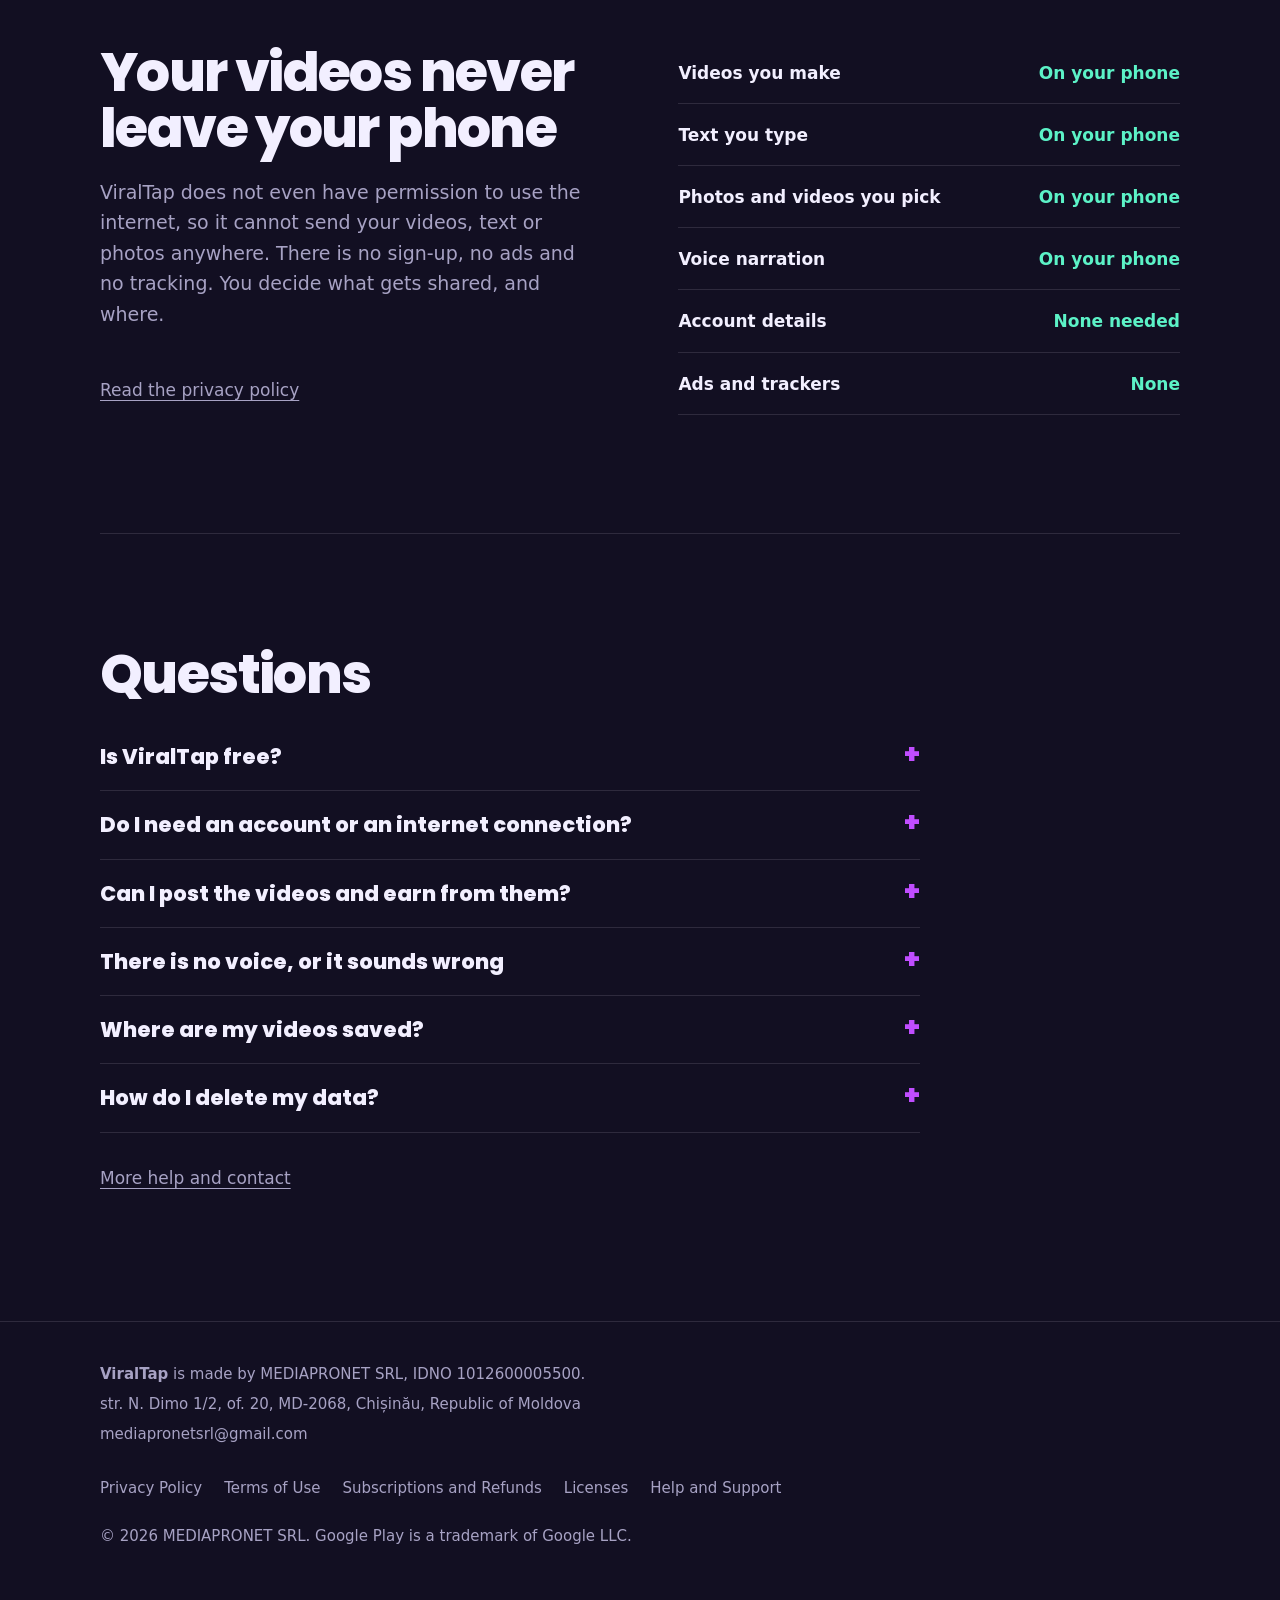
==== commit 3035aad0: "Update website" ====
--- a/index.html
+++ b/index.html
@@ -51,7 +51,7 @@
 
       <div class="stage">
         <div class="phone">
-          <div class="screen" id="screen" role="img" aria-label="Animated example of a video made with ViralTap">
+          <div class="screen" id="screen" role="region" aria-label="Playable example of a video made with ViralTap">
             <div class="orbs" aria-hidden="true"><i></i><i></i><i></i></div>
             <span class="badge" aria-hidden="true"><svg viewBox="0 0 24 24"><path d="M6 4l14 8-14 8z"/></svg>ViralTap</span>
             <div class="prog" aria-hidden="true"><i></i></div>
@@ -65,7 +65,11 @@
           <input type="radio" name="format" id="f-top5" value="top5"><label for="f-top5">Top 5</label>
           <input type="radio" name="format" id="f-ff" value="factfake"><label for="f-ff">Fact or fake</label>
         </fieldset>
-        <button class="pause" id="pause" type="button" aria-pressed="false" aria-controls="screen"><svg viewBox="0 0 16 16" aria-hidden="true"><path d="M3 1h3.5v14H3zM9.5 1H13v14H9.5z"/></svg><span>Pause demo</span></button>
+        <p class="demo-hint" id="demo-hint" aria-live="polite">Tap an answer before the timer runs out.</p>
+        <div class="controls">
+          <button class="pause sound" id="sound" type="button" aria-pressed="false" aria-controls="screen"><svg viewBox="0 0 16 16" aria-hidden="true"></svg><span>Sound on</span></button>
+          <button class="pause" id="pause" type="button" aria-pressed="false" aria-controls="screen"><svg viewBox="0 0 16 16" aria-hidden="true"><path d="M3 1h3.5v14H3zM9.5 1H13v14H9.5z"/></svg><span>Pause demo</span></button>
+        </div>
       </div>
     </div>
 
--- a/styles.css
+++ b/styles.css
@@ -102,6 +102,27 @@
 .pause{display:inline-flex;align-items:center;gap:8px;background:none;border:0;color:var(--muted);font:600 14px var(--body);cursor:pointer;padding:6px 10px;border-radius:8px}
 .pause:hover{color:var(--text)}
 .pause svg{width:14px;height:14px;fill:currentColor}
+.controls{display:flex;flex-wrap:wrap;justify-content:center;gap:8px}
+.pause.sound{color:var(--text);box-shadow:inset 0 0 0 1px var(--line);border-radius:99px;padding:8px 16px}
+.pause.sound[aria-pressed="true"]{background:var(--sun);color:var(--ink);box-shadow:none}
+.pause:focus-visible{outline:3px solid var(--sun);outline-offset:2px}
+.demo-hint{margin:-4px 0 0;font-size:14px;color:var(--muted);text-align:center;min-height:1.4em}
+.choices{display:grid;grid-auto-flow:column;grid-auto-columns:1fr;gap:3cqw;width:100%;margin-top:5%}
+.choices button,.vs button.opt{font:800 6.4cqw/1.1 var(--display);color:#fff;border:0;cursor:pointer;text-align:center;transition:transform .15s,background .2s,box-shadow .2s}
+.choices button{padding:4.5cqw 2cqw;border-radius:5cqw;background:rgba(12,9,24,.72);box-shadow:inset 0 0 0 1.5px rgba(255,255,255,.22)}
+.choices button:hover:not(:disabled),.vs button.opt:hover:not(:disabled){transform:scale(1.04);box-shadow:inset 0 0 0 2px var(--sun)}
+.choices button:active:not(:disabled),.vs button.opt:active:not(:disabled){transform:scale(.96)}
+.choices button:focus-visible,.vs button.opt:focus-visible{outline:3px solid var(--sun);outline-offset:2px}
+.choices button.picked{background:var(--sun);color:#120f22;box-shadow:none}
+.choices button:disabled:not(.picked){opacity:.45;cursor:default}
+.vs button.opt{width:100%;display:flex;justify-content:space-between;align-items:center;gap:3cqw}
+.vs button.opt:disabled{cursor:default}
+.vs button.opt.picked{box-shadow:inset 0 0 0 2.5px var(--sun)}
+.opt em{position:relative;font-style:normal;font-size:5cqw;opacity:0;transition:opacity .4s .5s}
+.vs.voted .opt em{opacity:1}
+.you{font:800 6cqw/1.1 var(--display);margin:5% 0 0}
+.you.ok{color:var(--aqua)}
+.you.no{color:var(--rose)}
 
 /* Sections */
 section{padding:clamp(56px,9vw,112px) 0;border-top:1px solid var(--line)}
@@ -188,5 +209,5 @@
 }
 @media (prefers-reduced-motion:reduce){
   .orbs i,.scene.in,.ring .arc{animation:none}
-  .opt .fill,.caps span{transition:none}
-}
+  .opt .fill,.caps span,.choices button,.vs button.opt,.opt em{transition:none}
+}
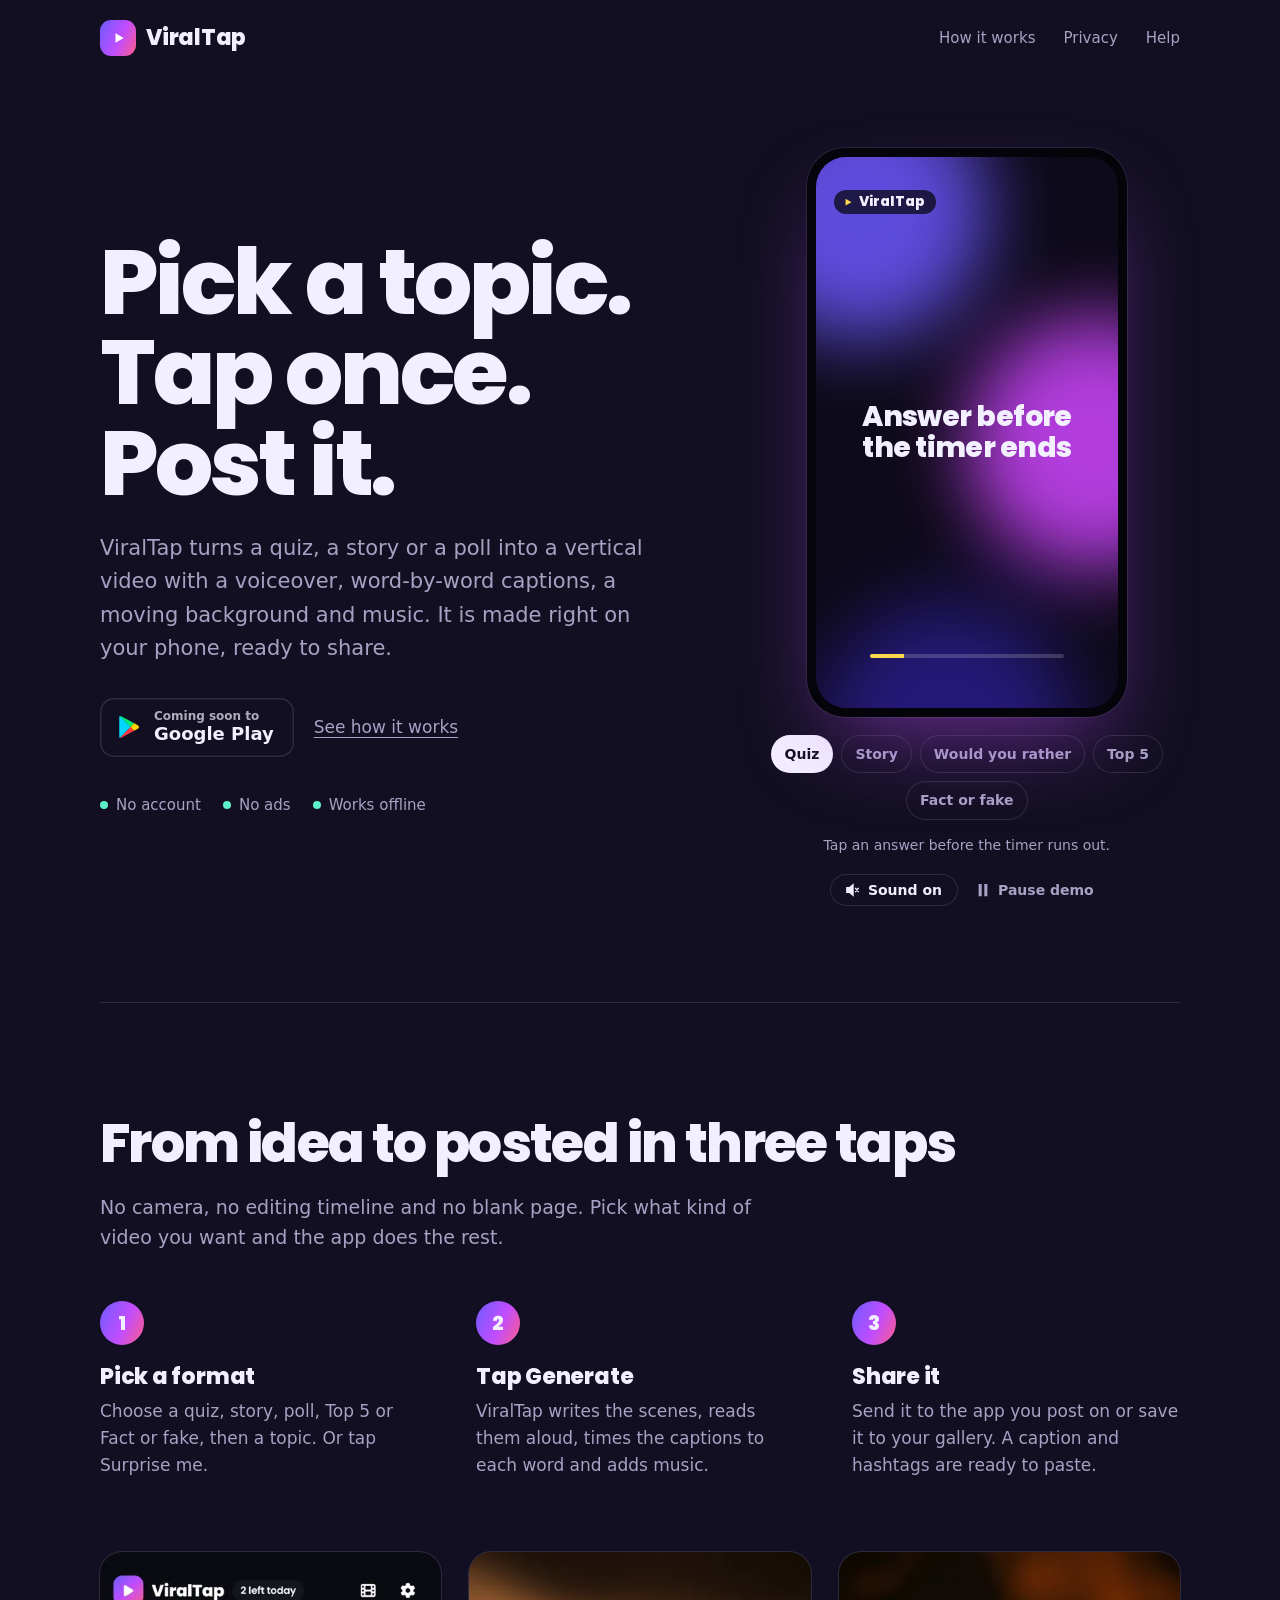
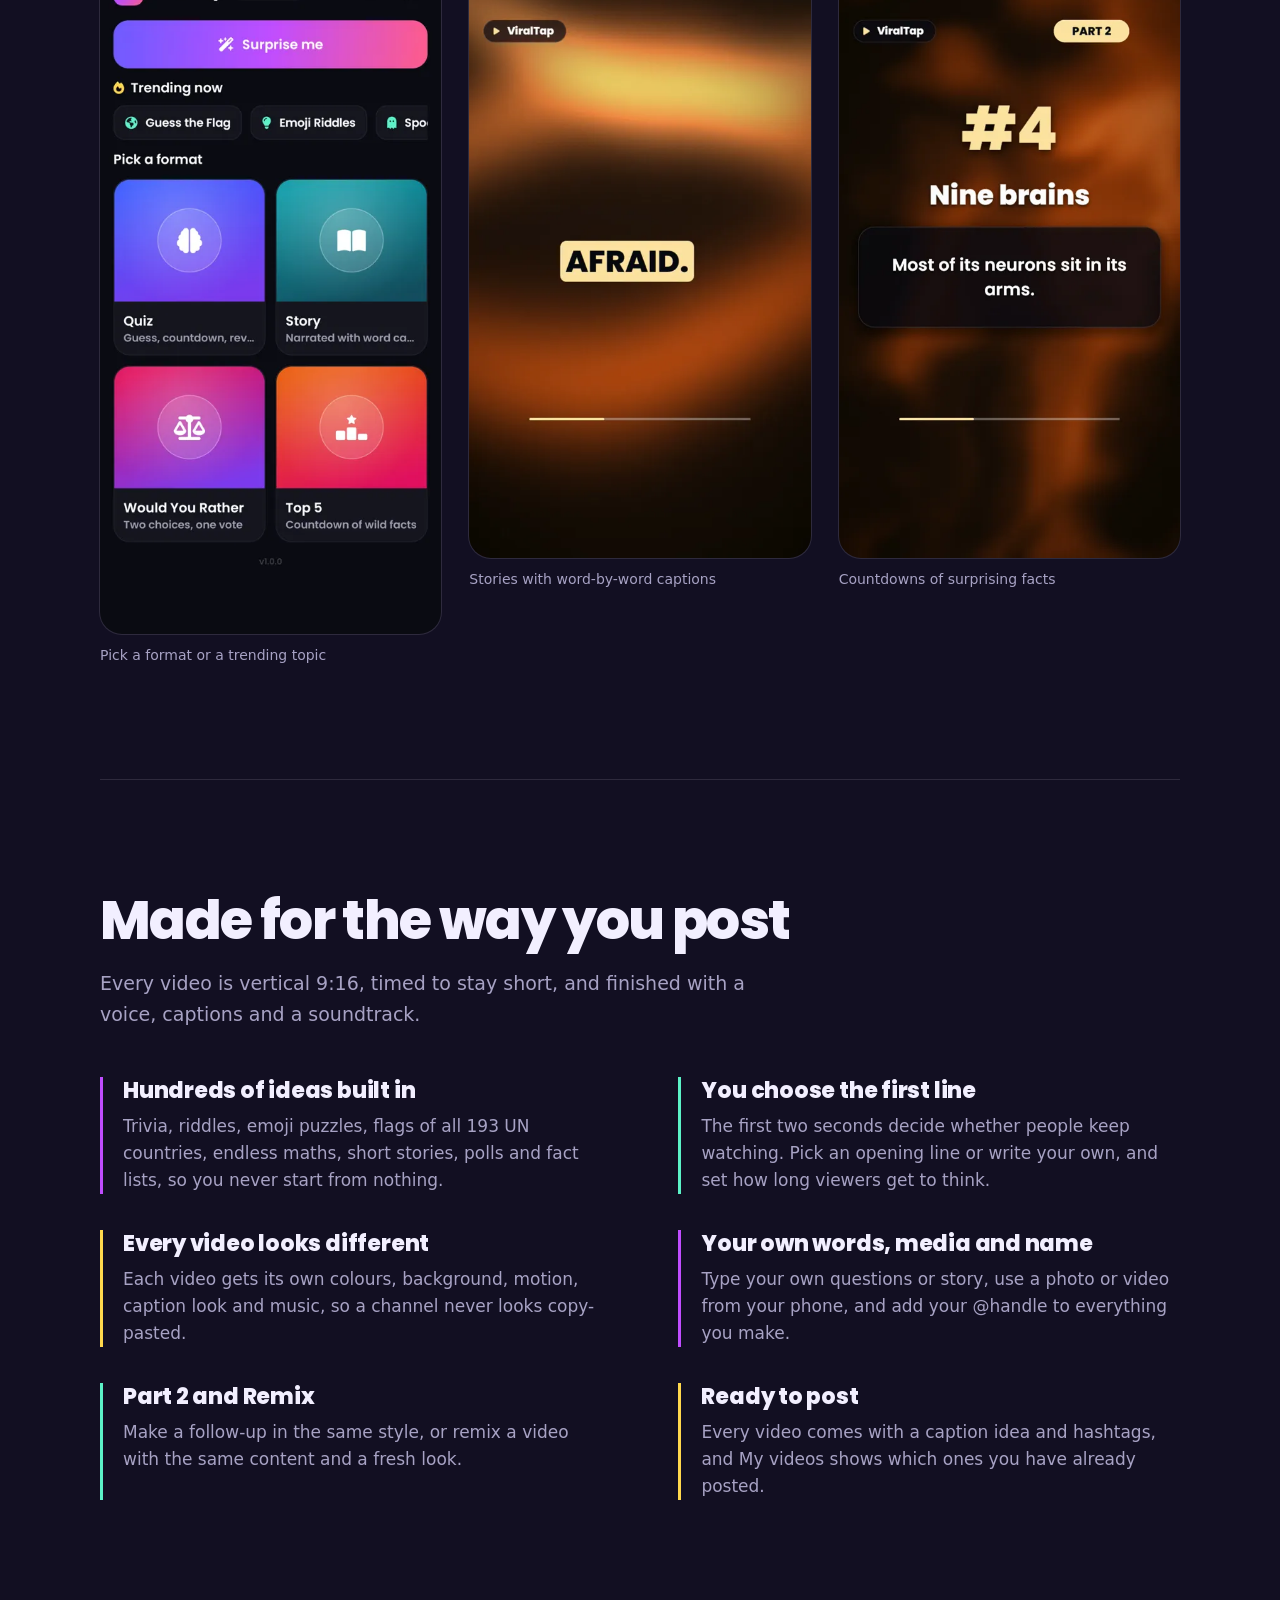
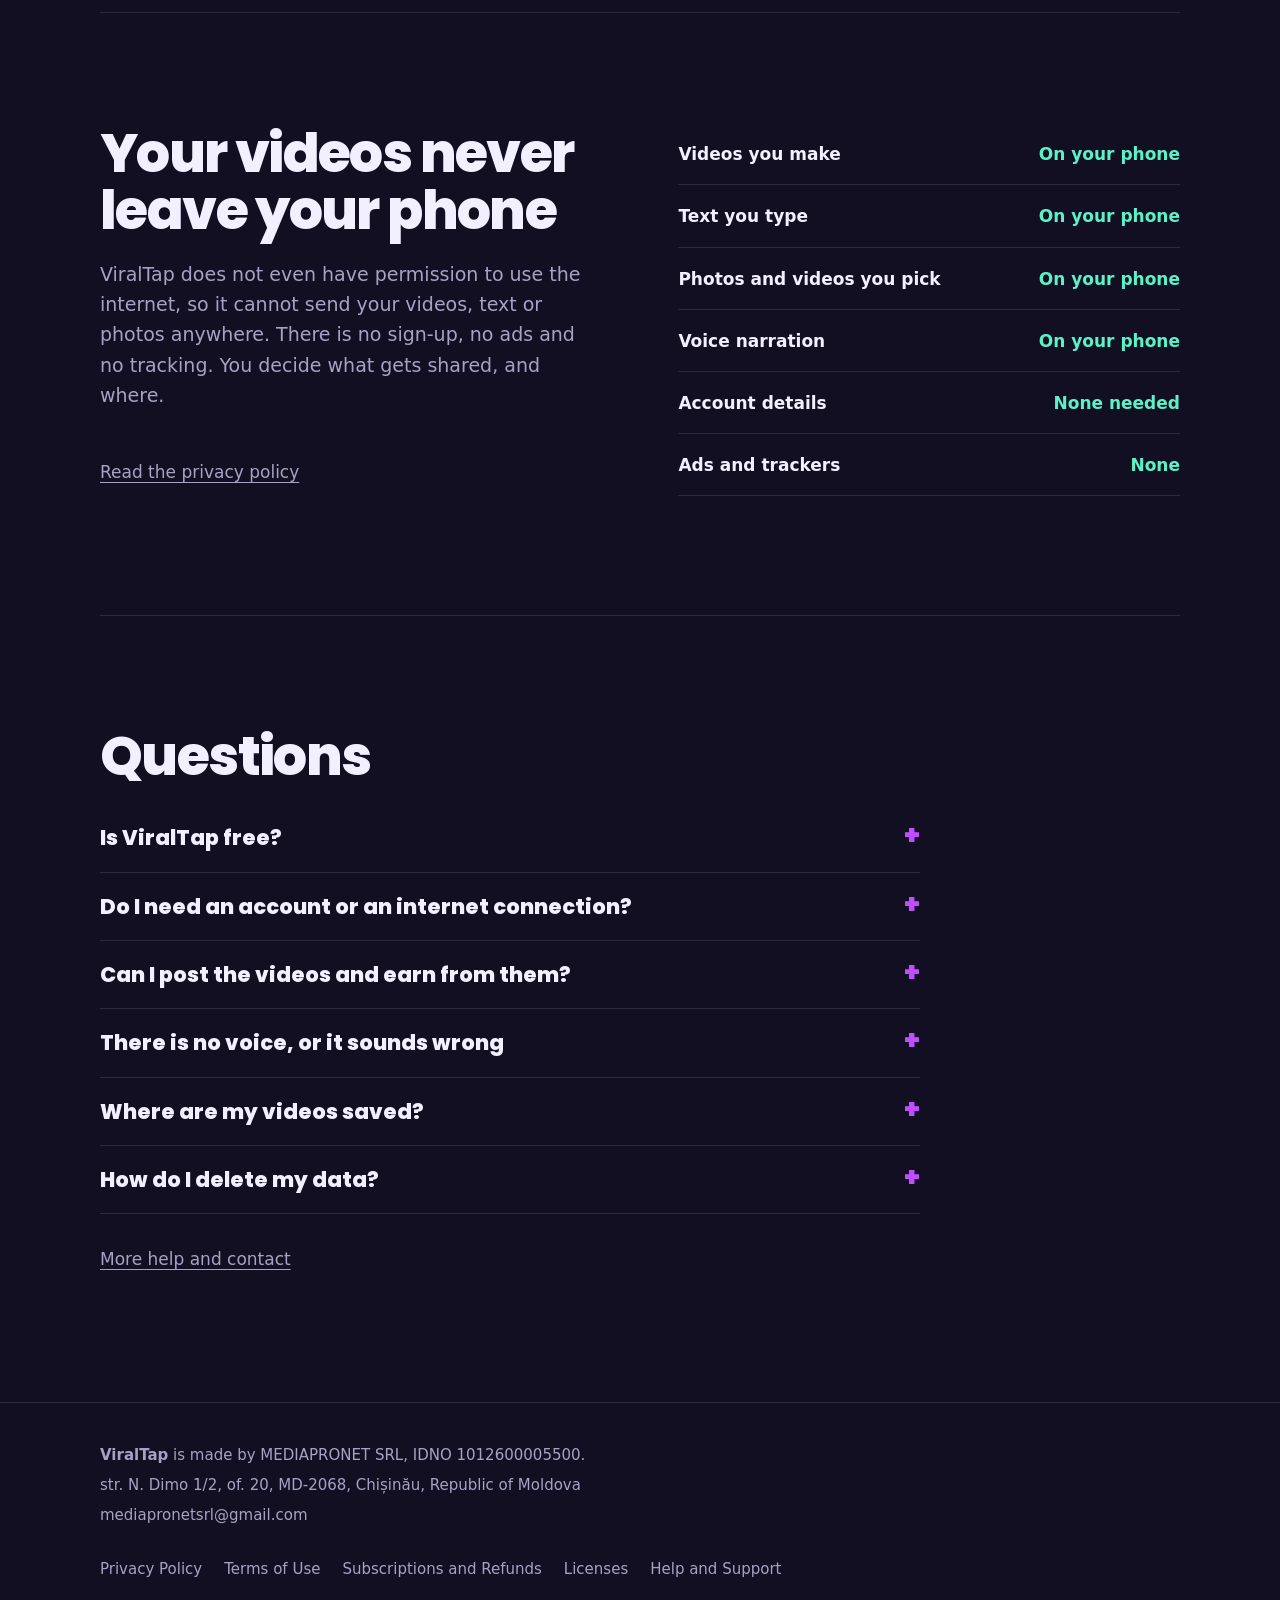
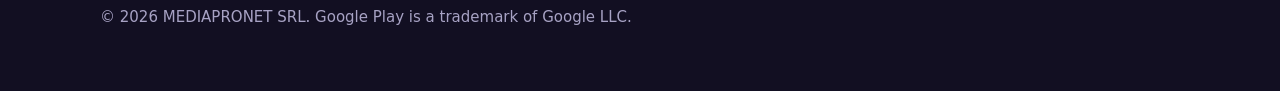
==== commit 452b6a83: "Update website" ====
--- a/index.html
+++ b/index.html
@@ -92,12 +92,12 @@
       <h2 id="make-h">Made for the way you post</h2>
       <p class="intro">Every video is vertical 9:16, timed to stay short, and finished with a voice, captions and a soundtrack.</p>
       <div class="feats">
-        <div><h3>Hundreds of ideas built in</h3><p>Quiz questions, flags, emoji riddles, short stories, polls and fact lists, so you never start from nothing.</p></div>
-        <div><h3>Your own words and media</h3><p>Type your own question or story, and use a photo or video from your phone as the background.</p></div>
-        <div><h3>Your name on every video</h3><p>Add your @handle once and it appears on everything you make.</p></div>
-        <div><h3>Caption looks and voices</h3><p>Pick a caption style, a voice and a speed. Voices come from your phone and work offline.</p></div>
-        <div><h3>Part 2, in the same style</h3><p>Make a follow-up that matches the first video, so viewers come back for the next part.</p></div>
-        <div><h3>Ready-to-paste captions</h3><p>Each video comes with a caption idea and hashtags for the topic.</p></div>
+        <div><h3>Hundreds of ideas built in</h3><p>Trivia, riddles, emoji puzzles, flags of all 193 UN countries, endless maths, short stories, polls and fact lists, so you never start from nothing.</p></div>
+        <div><h3>You choose the first line</h3><p>The first two seconds decide whether people keep watching. Pick an opening line or write your own, and set how long viewers get to think.</p></div>
+        <div><h3>Every video looks different</h3><p>Each video gets its own colours, background, motion, caption look and music, so a channel never looks copy-pasted.</p></div>
+        <div><h3>Your own words, media and name</h3><p>Type your own questions or story, use a photo or video from your phone, and add your @handle to everything you make.</p></div>
+        <div><h3>Part 2 and Remix</h3><p>Make a follow-up in the same style, or remix a video with the same content and a fresh look.</p></div>
+        <div><h3>Ready to post</h3><p>Every video comes with a caption idea and hashtags, and My videos shows which ones you have already posted.</p></div>
       </div>
     </section>
 
